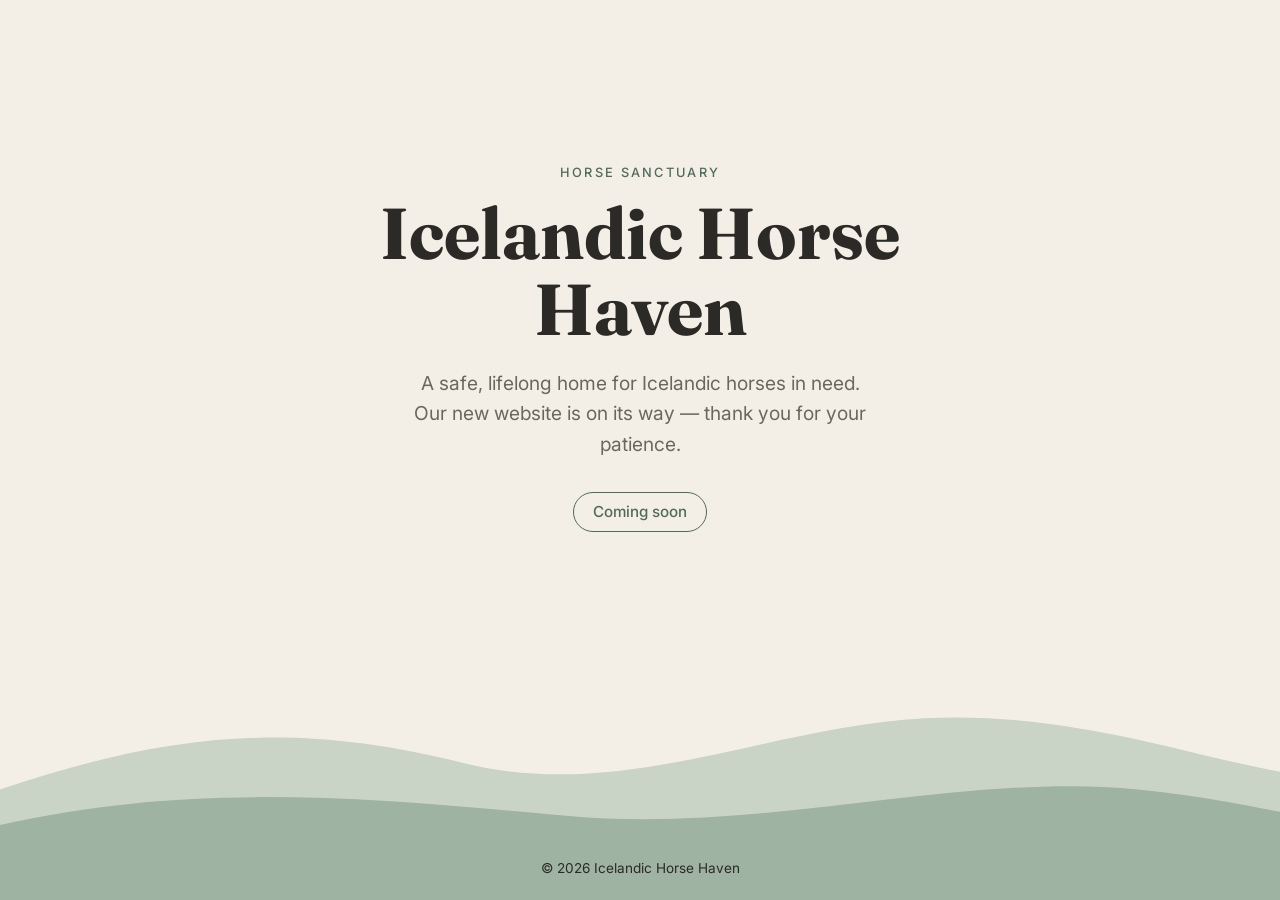
==== index.html @ 0a4548ab "Update description and eyebrow text in index.html" ====
<!DOCTYPE html>
<html lang="en">
<head>
  <meta charset="UTF-8">
  <meta name="viewport" content="width=device-width, initial-scale=1.0">
  <title>Icelandic Horse Haven</title>
  <meta name="description" content="Icelandic Horse Haven — a sanctuary for Icelandic horses. Our new website is coming soon.">
  <link rel="preconnect" href="https://fonts.googleapis.com">
  <link rel="preconnect" href="https://fonts.gstatic.com" crossorigin>
  <link href="https://fonts.googleapis.com/css2?family=Fraunces:opsz,wght@9..144,500;9..144,700&family=Inter:wght@400;500&display=swap" rel="stylesheet">
  <style>
    :root {
      --bg: #f4efe6;
      --ink: #2b2a26;
      --muted: #6b675d;
      --accent: #4f6b5a;
      --hill-back: #c9d3c6;
      --hill-front: #9fb3a2;
    }
    @media (prefers-color-scheme: dark) {
      :root {
        --bg: #1d211f;
        --ink: #ece7dc;
        --muted: #a9a597;
        --accent: #9cc2a8;
        --hill-back: #2c3631;
        --hill-front: #374740;
      }
    }
    * { box-sizing: border-box; margin: 0; padding: 0; }
    html, body { height: 100%; }
    body {
      background: var(--bg);
      color: var(--ink);
      font-family: "Inter", system-ui, sans-serif;
      display: flex;
      flex-direction: column;
      min-height: 100vh;
      overflow-x: hidden;
    }
    main {
      flex: 1;
      display: flex;
      flex-direction: column;
      align-items: center;
      justify-content: center;
      text-align: center;
      padding: 4rem 1.25rem 2rem;
      position: relative;
      z-index: 1;
    }
    .eyebrow {
      text-transform: uppercase;
      letter-spacing: 0.18em;
      font-size: 0.8rem;
      font-weight: 500;
      color: var(--accent);
      margin-bottom: 1rem;
    }
    h1 {
      font-family: "Fraunces", Georgia, serif;
      font-weight: 700;
      font-size: clamp(2.4rem, 7vw, 4.5rem);
      line-height: 1.05;
      max-width: 14ch;
    }
    p.lede {
      margin-top: 1.25rem;
      font-size: clamp(1rem, 2.4vw, 1.2rem);
      line-height: 1.6;
      color: var(--muted);
      max-width: 38ch;
    }
    .badge {
      display: inline-block;
      margin-top: 2rem;
      padding: 0.6rem 1.2rem;
      border: 1.5px solid var(--accent);
      border-radius: 999px;
      color: var(--accent);
      font-weight: 500;
      font-size: 0.95rem;
    }
    .hills {
      width: 100%;
      height: auto;
      display: block;
    }
    .hills .back { fill: var(--hill-back); }
    .hills .front { fill: var(--hill-front); }
    footer {
      background: var(--hill-front);
      color: var(--ink);
      text-align: center;
      font-size: 0.85rem;
      padding: 0 1rem 1.5rem;
      margin-top: -1px;
    }
  </style>
</head>
<body>
  <main>
    <div class="eyebrow">Horse Sanctuary</div>
    <h1>Icelandic Horse Haven</h1>
    <p class="lede">A safe, lifelong home for Icelandic horses in need. Our new website is on its way — thank you for your patience.</p>
    <span class="badge">Coming soon</span>
  </main>

  <svg class="hills" viewBox="0 0 1440 220" preserveAspectRatio="none" aria-hidden="true">
    <path class="back" d="M0,140 C180,80 320,60 520,110 C700,155 860,70 1040,60 C1200,52 1330,100 1440,120 L1440,220 L0,220 Z"/>
    <path class="front" d="M0,180 C220,130 420,150 640,170 C860,190 1080,120 1280,140 C1360,148 1410,160 1440,165 L1440,220 L0,220 Z"/>
  </svg>
  <footer>
    &copy; <span id="year">2026</span> Icelandic Horse Haven
  </footer>
  <script>document.getElementById('year').textContent = new Date().getFullYear();</script>
</body>
</html>
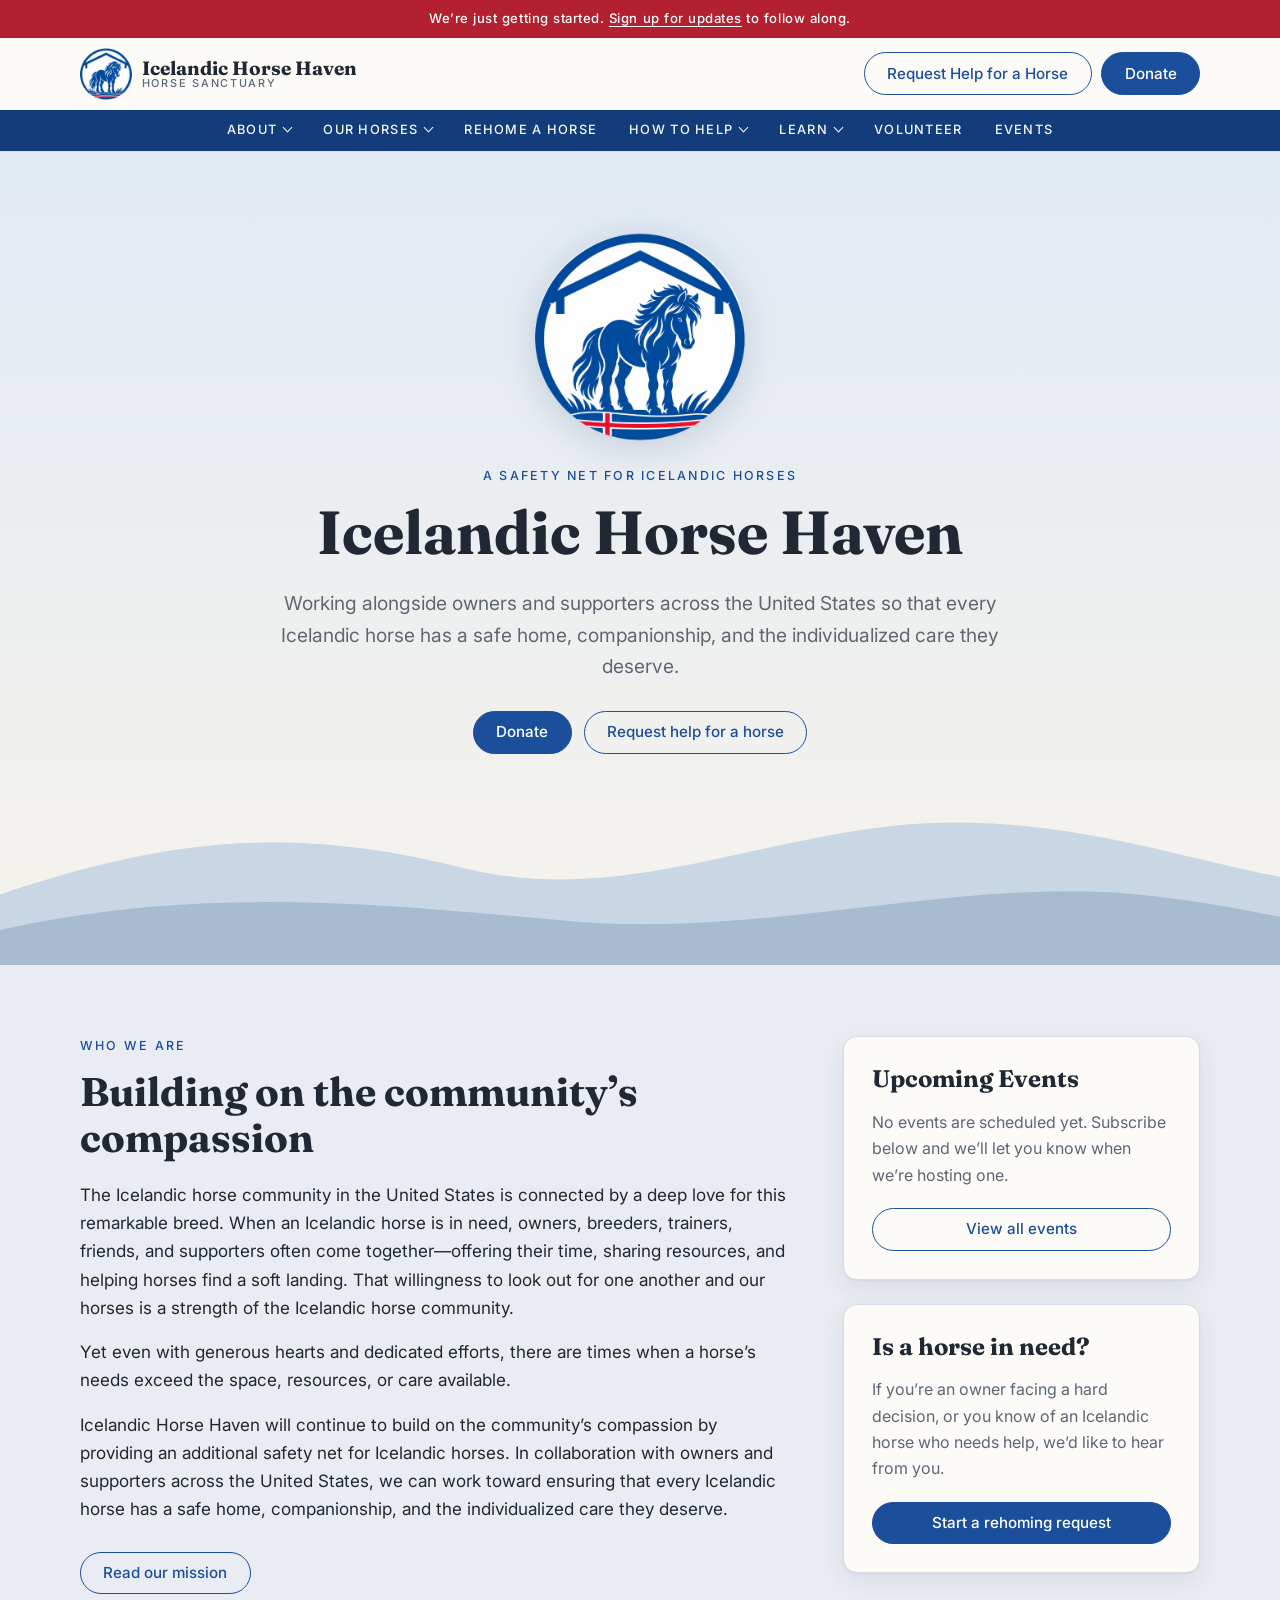
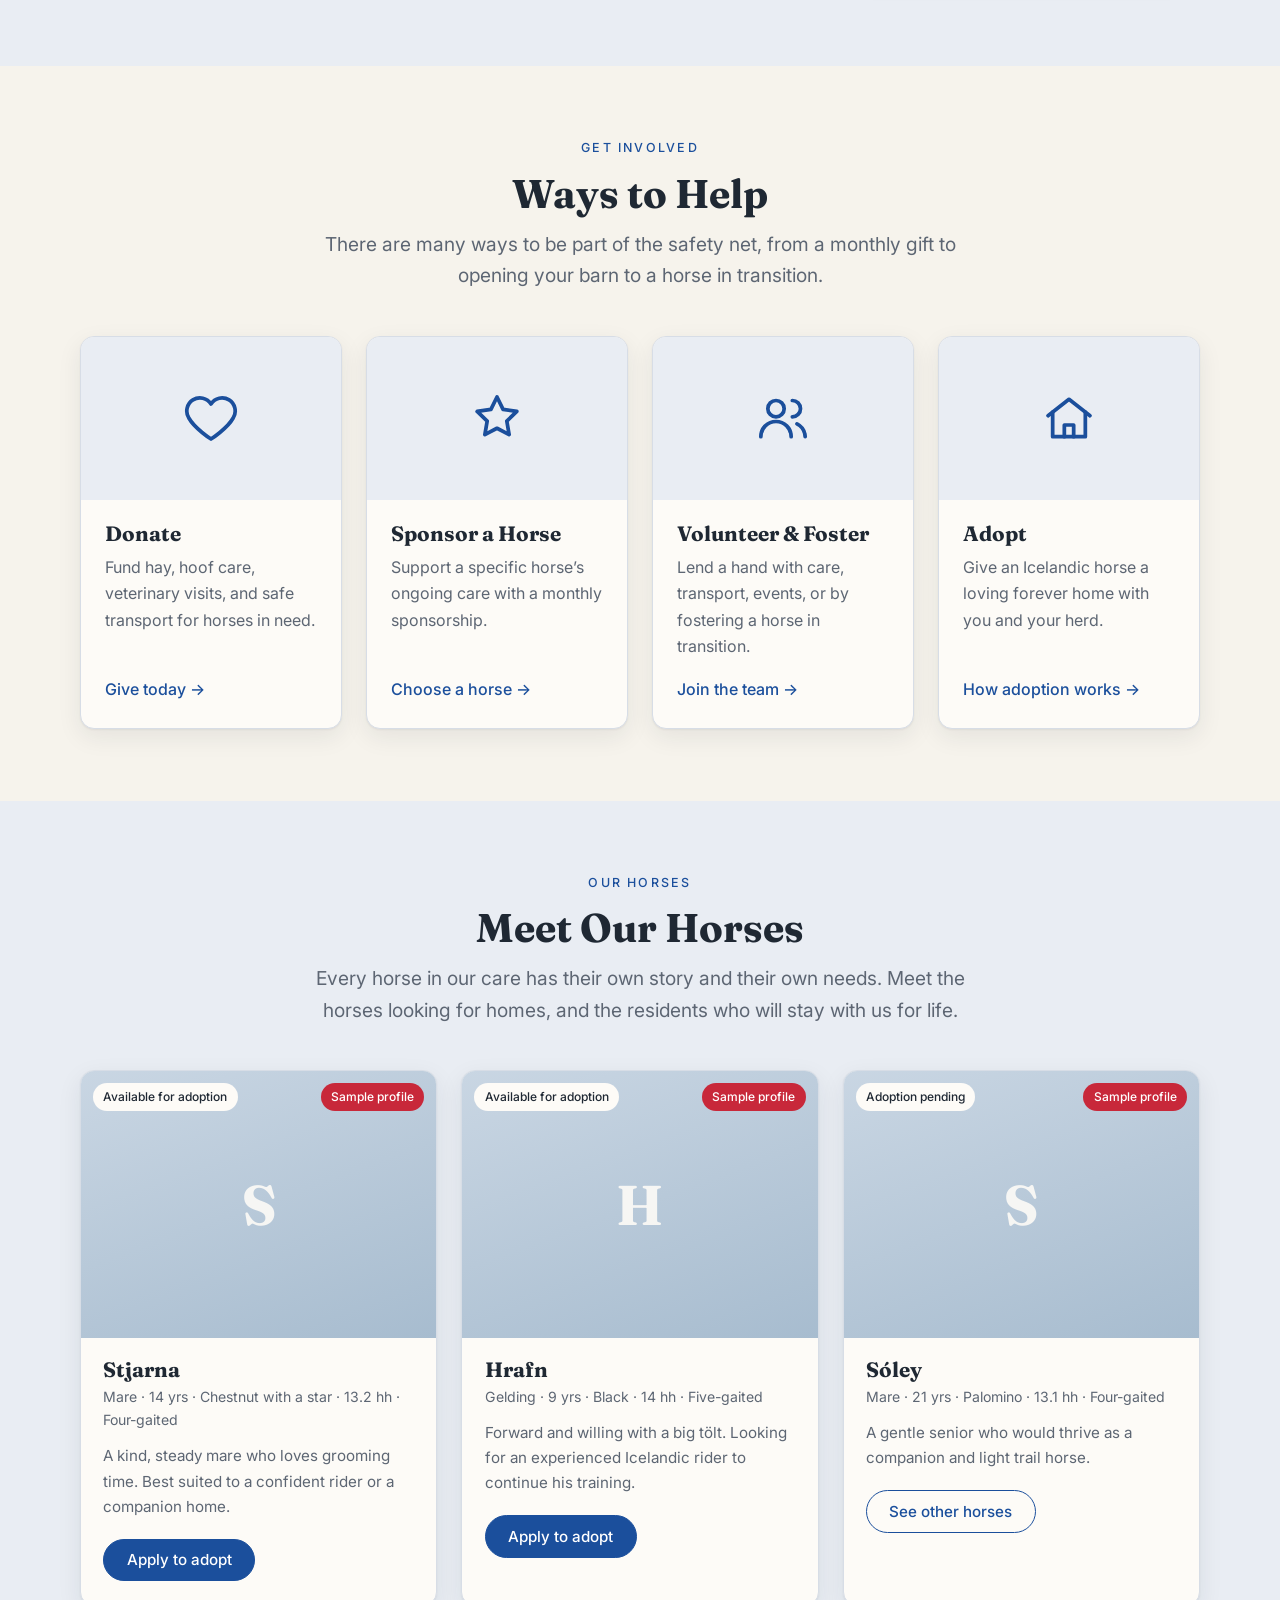
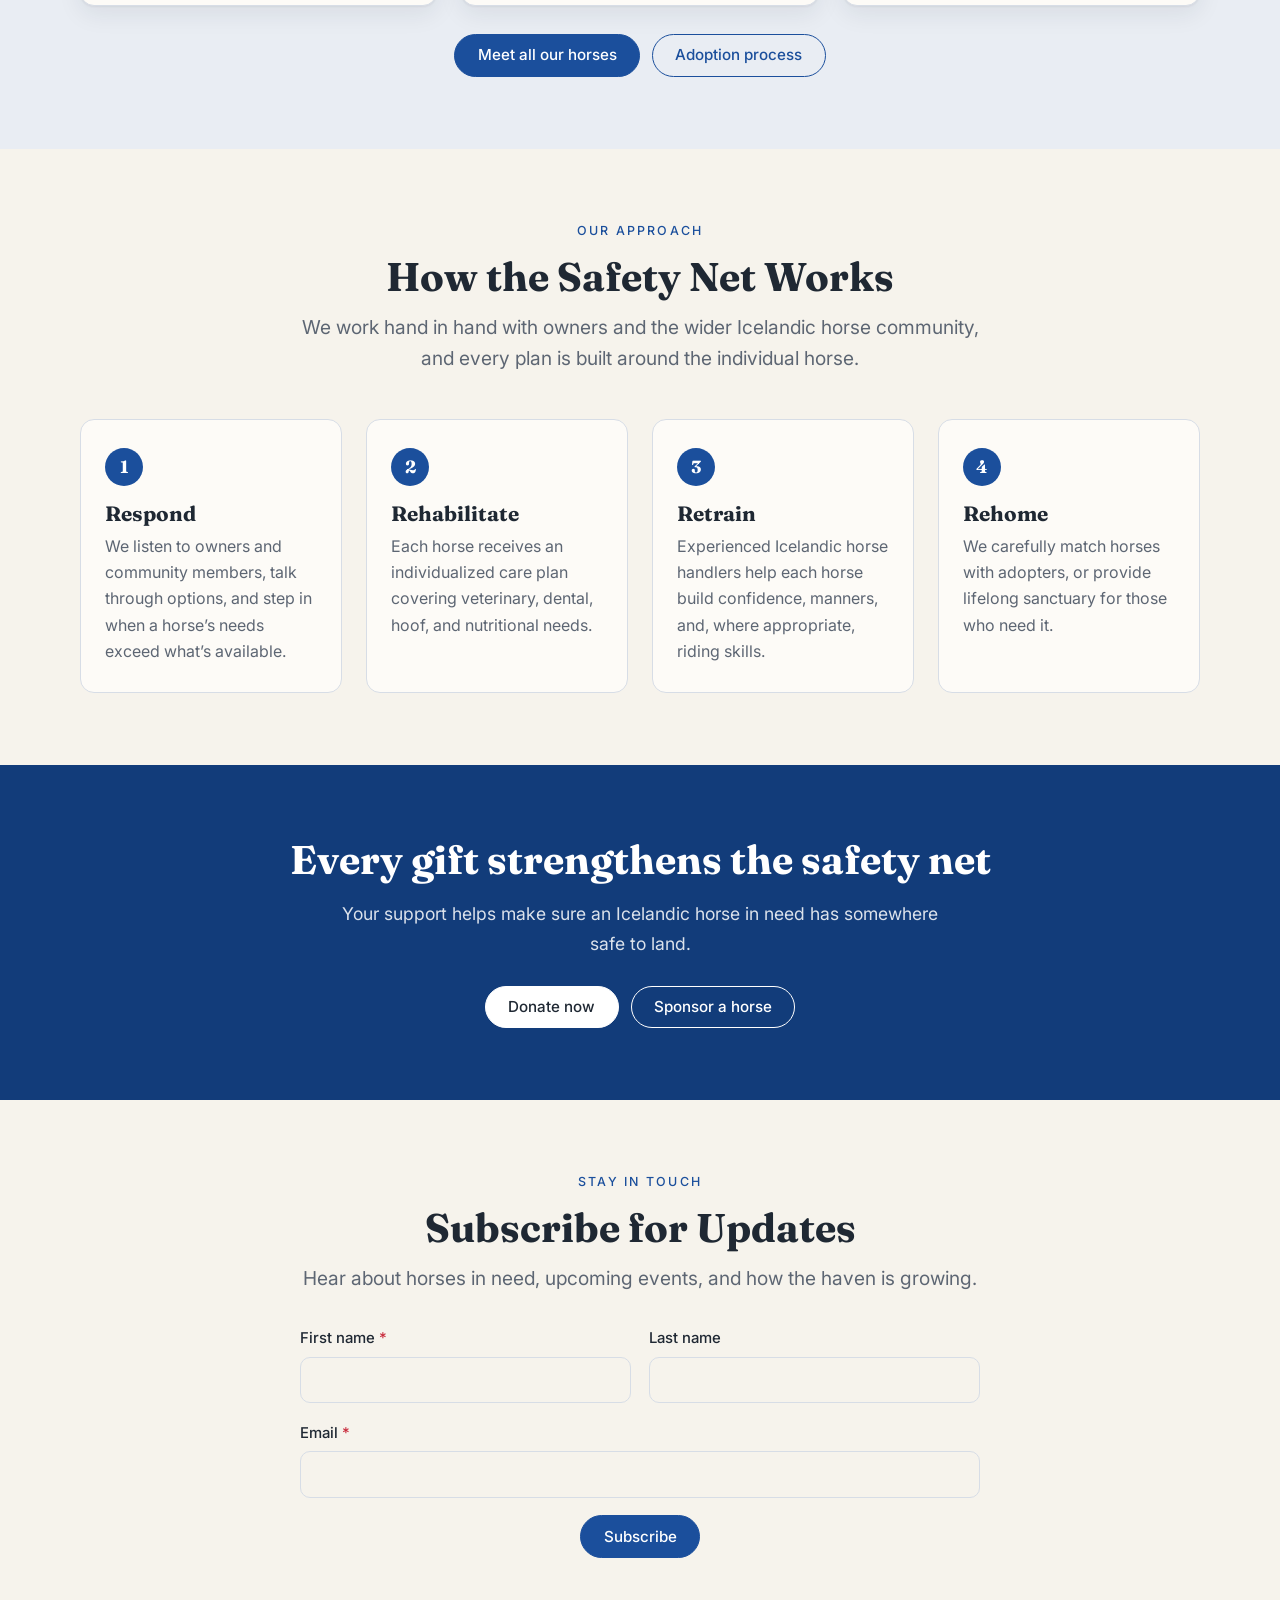
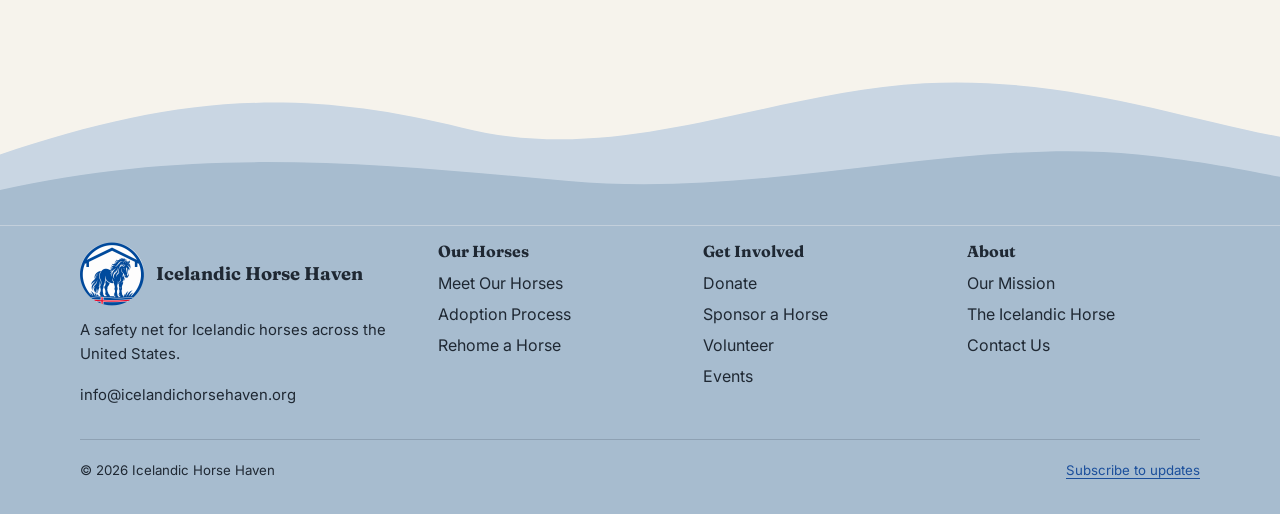
==== commit 7351c056: "Build out multi-page site modeled on Gentle Giants layout Replace the coming-soon page with a full s" ====
--- a/index.html
+++ b/index.html
@@ -4,115 +4,155 @@
   <meta charset="UTF-8">
   <meta name="viewport" content="width=device-width, initial-scale=1.0">
   <title>Icelandic Horse Haven</title>
-  <meta name="description" content="Icelandic Horse Haven — a sanctuary for Icelandic horses. Our new website is coming soon.">
+  <meta name="description" content="Icelandic Horse Haven provides a safety net for Icelandic horses across the United States, working with owners and supporters so every horse has a safe home, companionship, and individualized care.">
+  <link rel="icon" type="image/png" href="images/favicon.png">
+  <link rel="apple-touch-icon" href="images/apple-touch-icon.png">
+  <meta property="og:title" content="Icelandic Horse Haven">
+  <meta property="og:description" content="A safety net for Icelandic horses across the United States.">
+  <meta property="og:image" content="images/logo.png">
   <link rel="preconnect" href="https://fonts.googleapis.com">
   <link rel="preconnect" href="https://fonts.gstatic.com" crossorigin>
   <link href="https://fonts.googleapis.com/css2?family=Fraunces:opsz,wght@9..144,500;9..144,700&family=Inter:wght@400;500&display=swap" rel="stylesheet">
-  <style>
-    :root {
-      --bg: #f4efe6;
-      --ink: #2b2a26;
-      --muted: #6b675d;
-      --accent: #4f6b5a;
-      --hill-back: #c9d3c6;
-      --hill-front: #9fb3a2;
-    }
-    @media (prefers-color-scheme: dark) {
-      :root {
-        --bg: #1d211f;
-        --ink: #ece7dc;
-        --muted: #a9a597;
-        --accent: #9cc2a8;
-        --hill-back: #2c3631;
-        --hill-front: #374740;
-      }
-    }
-    * { box-sizing: border-box; margin: 0; padding: 0; }
-    html, body { height: 100%; }
-    body {
-      background: var(--bg);
-      color: var(--ink);
-      font-family: "Inter", system-ui, sans-serif;
-      display: flex;
-      flex-direction: column;
-      min-height: 100vh;
-      overflow-x: hidden;
-    }
-    main {
-      flex: 1;
-      display: flex;
-      flex-direction: column;
-      align-items: center;
-      justify-content: center;
-      text-align: center;
-      padding: 4rem 1.25rem 2rem;
-      position: relative;
-      z-index: 1;
-    }
-    .eyebrow {
-      text-transform: uppercase;
-      letter-spacing: 0.18em;
-      font-size: 0.8rem;
-      font-weight: 500;
-      color: var(--accent);
-      margin-bottom: 1rem;
-    }
-    h1 {
-      font-family: "Fraunces", Georgia, serif;
-      font-weight: 700;
-      font-size: clamp(2.4rem, 7vw, 4.5rem);
-      line-height: 1.05;
-      max-width: 14ch;
-    }
-    p.lede {
-      margin-top: 1.25rem;
-      font-size: clamp(1rem, 2.4vw, 1.2rem);
-      line-height: 1.6;
-      color: var(--muted);
-      max-width: 38ch;
-    }
-    .badge {
-      display: inline-block;
-      margin-top: 2rem;
-      padding: 0.6rem 1.2rem;
-      border: 1.5px solid var(--accent);
-      border-radius: 999px;
-      color: var(--accent);
-      font-weight: 500;
-      font-size: 0.95rem;
-    }
-    .hills {
-      width: 100%;
-      height: auto;
-      display: block;
-    }
-    .hills .back { fill: var(--hill-back); }
-    .hills .front { fill: var(--hill-front); }
-    footer {
-      background: var(--hill-front);
-      color: var(--ink);
-      text-align: center;
-      font-size: 0.85rem;
-      padding: 0 1rem 1.5rem;
-      margin-top: -1px;
-    }
-  </style>
+  <link rel="stylesheet" href="css/styles.css">
 </head>
 <body>
-  <main>
-    <div class="eyebrow">Horse Sanctuary</div>
-    <h1>Icelandic Horse Haven</h1>
-    <p class="lede">A safe, lifelong home for Icelandic horses in need. Our new website is on its way — thank you for your patience.</p>
-    <span class="badge">Coming soon</span>
+  <div id="site-header"></div>
+
+  <main id="main">
+    <section class="hero" id="welcome">
+      <div class="container hero-inner">
+        <img class="hero-logo" src="images/logo-emblem.png" alt="Icelandic Horse Haven logo" width="210" height="210">
+        <div class="eyebrow">A safety net for Icelandic horses</div>
+        <h1>Icelandic Horse Haven</h1>
+        <p class="lede">Working alongside owners and supporters across the United States so that every Icelandic horse has a safe home, companionship, and the individualized care they deserve.</p>
+        <div class="btn-row">
+          <a class="btn" href="donate.html">Donate</a>
+          <a class="btn btn-outline" href="rehoming.html">Request help for a horse</a>
+        </div>
+      </div>
+      <svg class="hills" viewBox="0 0 1440 220" preserveAspectRatio="none" aria-hidden="true">
+        <path class="back" d="M0,140 C180,80 320,60 520,110 C700,155 860,70 1040,60 C1200,52 1330,100 1440,120 L1440,220 L0,220 Z"/>
+        <path class="front" d="M0,180 C220,130 420,150 640,170 C860,190 1080,120 1280,140 C1360,148 1410,160 1440,165 L1440,220 L0,220 Z"/>
+      </svg>
+    </section>
+
+    <section class="section section-band" id="who-we-are" style="margin-top:-1px">
+      <div class="container split">
+        <div class="prose">
+          <div class="eyebrow">Who we are</div>
+          <h2>Building on the community’s compassion</h2>
+          <p>The Icelandic horse community in the United States is connected by a deep love for this remarkable breed. When an Icelandic horse is in need, owners, breeders, trainers, friends, and supporters often come together—offering their time, sharing resources, and helping horses find a soft landing. That willingness to look out for one another and our horses is a strength of the Icelandic horse community.</p>
+          <p>Yet even with generous hearts and dedicated efforts, there are times when a horse’s needs exceed the space, resources, or care available.</p>
+          <p>Icelandic Horse Haven will continue to build on the community’s compassion by providing an additional safety net for Icelandic horses. In collaboration with owners and supporters across the United States, we can work toward ensuring that every Icelandic horse has a safe home, companionship, and the individualized care they deserve.</p>
+          <div class="btn-row">
+            <a class="btn btn-outline" href="about.html">Read our mission</a>
+          </div>
+        </div>
+
+        <aside class="grid" style="grid-template-columns:1fr">
+          <div class="card sidebar-card">
+            <h3>Upcoming Events</h3>
+            <div class="mt-1" data-events data-limit="3" data-empty="No events are scheduled yet. Subscribe below and we’ll let you know when we’re hosting one."></div>
+            <a class="btn btn-outline" href="events.html">View all events</a>
+          </div>
+          <div class="card sidebar-card">
+            <h3>Is a horse in need?</h3>
+            <p class="mt-1">If you’re an owner facing a hard decision, or you know of an Icelandic horse who needs help, we’d like to hear from you.</p>
+            <a class="btn" href="rehoming.html">Start a rehoming request</a>
+          </div>
+        </aside>
+      </div>
+    </section>
+
+    <section class="section" id="ways-to-help">
+      <div class="container">
+        <div class="section-head">
+          <div class="eyebrow">Get involved</div>
+          <h2>Ways to Help</h2>
+          <p class="lede">There are many ways to be part of the safety net, from a monthly gift to opening your barn to a horse in transition.</p>
+        </div>
+        <div class="grid grid-4">
+          <a class="card help-card" href="donate.html">
+            <div class="art"><svg viewBox="0 0 24 24" fill="none" stroke="currentColor" stroke-width="1.6" stroke-linecap="round" stroke-linejoin="round" aria-hidden="true"><path d="M12 21s-7-4.5-9.5-9A5.5 5.5 0 0 1 12 6a5.5 5.5 0 0 1 9.5 6c-2.5 4.5-9.5 9-9.5 9z"/></svg></div>
+            <div class="body"><h3>Donate</h3><p>Fund hay, hoof care, veterinary visits, and safe transport for horses in need.</p><span class="more">Give today →</span></div>
+          </a>
+          <a class="card help-card" href="sponsor.html">
+            <div class="art"><svg viewBox="0 0 24 24" fill="none" stroke="currentColor" stroke-width="1.6" stroke-linecap="round" stroke-linejoin="round" aria-hidden="true"><path d="M12 3l2.6 5.3 5.9.9-4.3 4.1 1 5.8L12 16.4 6.8 19.1l1-5.8L3.5 9.2l5.9-.9z"/></svg></div>
+            <div class="body"><h3>Sponsor a Horse</h3><p>Support a specific horse’s ongoing care with a monthly sponsorship.</p><span class="more">Choose a horse →</span></div>
+          </a>
+          <a class="card help-card" href="volunteer.html">
+            <div class="art"><svg viewBox="0 0 24 24" fill="none" stroke="currentColor" stroke-width="1.6" stroke-linecap="round" stroke-linejoin="round" aria-hidden="true"><circle cx="9" cy="8" r="3.5"/><path d="M2.5 20a6.5 6.5 0 0 1 13 0"/><path d="M16 4.5a3.5 3.5 0 0 1 0 7M18 14.5a6.5 6.5 0 0 1 3.5 5.5"/></svg></div>
+            <div class="body"><h3>Volunteer &amp; Foster</h3><p>Lend a hand with care, transport, events, or by fostering a horse in transition.</p><span class="more">Join the team →</span></div>
+          </a>
+          <a class="card help-card" href="adopt.html">
+            <div class="art"><svg viewBox="0 0 24 24" fill="none" stroke="currentColor" stroke-width="1.6" stroke-linecap="round" stroke-linejoin="round" aria-hidden="true"><path d="M3 11l9-7 9 7"/><path d="M5 9.5V20h14V9.5"/><path d="M10 20v-5h4v5"/></svg></div>
+            <div class="body"><h3>Adopt</h3><p>Give an Icelandic horse a loving forever home with you and your herd.</p><span class="more">How adoption works →</span></div>
+          </a>
+        </div>
+      </div>
+    </section>
+
+    <section class="section section-band" id="meet-our-horses">
+      <div class="container">
+        <div class="section-head">
+          <div class="eyebrow">Our horses</div>
+          <h2>Meet Our Horses</h2>
+          <p class="lede">Every horse in our care has their own story and their own needs. Meet the horses looking for homes, and the residents who will stay with us for life.</p>
+        </div>
+        <div class="grid grid-3" data-horses="available,pending,resident" data-limit="3"></div>
+        <div class="btn-row" style="justify-content:center">
+          <a class="btn" href="horses.html">Meet all our horses</a>
+          <a class="btn btn-outline" href="adopt.html">Adoption process</a>
+        </div>
+      </div>
+    </section>
+
+    <section class="section" id="our-approach">
+      <div class="container">
+        <div class="section-head">
+          <div class="eyebrow">Our approach</div>
+          <h2>How the Safety Net Works</h2>
+          <p class="lede">We work hand in hand with owners and the wider Icelandic horse community, and every plan is built around the individual horse.</p>
+        </div>
+        <ol class="steps">
+          <li><h3>Respond</h3><p>We listen to owners and community members, talk through options, and step in when a horse’s needs exceed what’s available.</p></li>
+          <li><h3>Rehabilitate</h3><p>Each horse receives an individualized care plan covering veterinary, dental, hoof, and nutritional needs.</p></li>
+          <li><h3>Retrain</h3><p>Experienced Icelandic horse handlers help each horse build confidence, manners, and, where appropriate, riding skills.</p></li>
+          <li><h3>Rehome</h3><p>We carefully match horses with adopters, or provide lifelong sanctuary for those who need it.</p></li>
+        </ol>
+      </div>
+    </section>
+
+    <section class="cta-band" id="donate">
+      <div class="container">
+        <h2>Every gift strengthens the safety net</h2>
+        <p>Your support helps make sure an Icelandic horse in need has somewhere safe to land.</p>
+        <div class="btn-row">
+          <a class="btn" href="donate.html">Donate now</a>
+          <a class="btn btn-outline" href="sponsor.html">Sponsor a horse</a>
+        </div>
+      </div>
+    </section>
+
+    <section class="section" id="subscribe">
+      <div class="container newsletter">
+        <div class="eyebrow">Stay in touch</div>
+        <h2>Subscribe for Updates</h2>
+        <p class="lede" style="margin:0.75rem auto 0">Hear about horses in need, upcoming events, and how the haven is growing.</p>
+        <form class="form" data-form="Newsletter signup">
+          <div class="form-row">
+            <div class="field"><label for="nl-first">First name <span class="req">*</span></label><input id="nl-first" name="first" type="text" autocomplete="given-name" required></div>
+            <div class="field"><label for="nl-last">Last name</label><input id="nl-last" name="last" type="text" autocomplete="family-name"></div>
+          </div>
+          <div class="field"><label for="nl-email">Email <span class="req">*</span></label><input id="nl-email" name="email" type="email" autocomplete="email" required></div>
+          <button class="btn" type="submit">Subscribe</button>
+        </form>
+      </div>
+    </section>
   </main>
 
-  <svg class="hills" viewBox="0 0 1440 220" preserveAspectRatio="none" aria-hidden="true">
-    <path class="back" d="M0,140 C180,80 320,60 520,110 C700,155 860,70 1040,60 C1200,52 1330,100 1440,120 L1440,220 L0,220 Z"/>
-    <path class="front" d="M0,180 C220,130 420,150 640,170 C860,190 1080,120 1280,140 C1360,148 1410,160 1440,165 L1440,220 L0,220 Z"/>
-  </svg>
-  <footer>
-    &copy; <span id="year">2026</span> Icelandic Horse Haven
-  </footer>
-  <script>document.getElementById('year').textContent = new Date().getFullYear();</script>
+  <div id="site-footer"></div>
+  <script src="js/data.js"></script>
+  <script src="js/site.js"></script>
 </body>
 </html>
--- a/css/styles.css
+++ b/css/styles.css
@@ -0,0 +1,705 @@
+/* Icelandic Horse Haven — shared styles */
+
+:root {
+  --bg: #f6f3ec;
+  --surface: #fdfbf7;
+  --band: #e9edf3;
+  --ink: #1f2833;
+  --muted: #5d6673;
+  --line: #d7dde6;
+  --accent: #1b4f9c;
+  --accent-strong: #123c7a;
+  --accent-ink: #ffffff;
+  --warm: #c8283a;
+  --hill-back: #c9d6e3;
+  --hill-front: #a7bccf;
+  --sky-top: #e2eaf4;
+  --nav-bg: #123c7a;
+  --nav-ink: #f3f6fb;
+  --shadow: 0 1px 2px rgba(31, 40, 51, 0.06), 0 8px 24px rgba(31, 40, 51, 0.08);
+  --radius: 14px;
+  --max: 1160px;
+  --serif: "Fraunces", Georgia, serif;
+  --sans: "Inter", system-ui, -apple-system, "Segoe UI", sans-serif;
+}
+
+@media (prefers-color-scheme: dark) {
+  :root {
+    --bg: #151a21;
+    --surface: #1e252e;
+    --band: #19202a;
+    --ink: #e8ecf2;
+    --muted: #a3acb9;
+    --line: #2f3946;
+    --accent: #8db4ec;
+    --accent-strong: #b5cff4;
+    --accent-ink: #10192a;
+    --warm: #f08893;
+    --hill-back: #253244;
+    --hill-front: #2e3f55;
+    --sky-top: #10141a;
+    --nav-bg: #0e1a2e;
+    --nav-ink: #e8ecf2;
+    --shadow: 0 1px 2px rgba(0, 0, 0, 0.3), 0 8px 24px rgba(0, 0, 0, 0.3);
+  }
+}
+
+* { box-sizing: border-box; margin: 0; padding: 0; }
+
+html { scroll-behavior: smooth; }
+
+body {
+  background: var(--bg);
+  color: var(--ink);
+  font-family: var(--sans);
+  font-size: 1rem;
+  line-height: 1.65;
+  min-height: 100vh;
+  display: flex;
+  flex-direction: column;
+  overflow-x: hidden;
+}
+
+main { flex: 1; }
+
+img { max-width: 100%; display: block; }
+
+a { color: var(--accent); text-underline-offset: 3px; }
+a:hover { color: var(--accent-strong); }
+
+h1, h2, h3, h4 {
+  font-family: var(--serif);
+  font-weight: 700;
+  line-height: 1.15;
+  color: var(--ink);
+}
+h1 { font-size: clamp(2.2rem, 6vw, 3.8rem); }
+h2 { font-size: clamp(1.7rem, 4vw, 2.5rem); }
+h3 { font-size: 1.3rem; }
+
+p + p { margin-top: 1rem; }
+
+:focus-visible {
+  outline: 3px solid var(--accent);
+  outline-offset: 2px;
+  border-radius: 4px;
+}
+
+.skip-link {
+  position: absolute;
+  left: -999px;
+  top: 0.5rem;
+  background: var(--surface);
+  padding: 0.5rem 1rem;
+  z-index: 100;
+}
+.skip-link:focus { left: 0.5rem; }
+
+.container {
+  width: 100%;
+  max-width: var(--max);
+  margin: 0 auto;
+  padding: 0 1.25rem;
+}
+.narrow { max-width: 760px; }
+
+.eyebrow {
+  text-transform: uppercase;
+  letter-spacing: 0.18em;
+  font-size: 0.78rem;
+  font-weight: 500;
+  color: var(--accent);
+  margin-bottom: 0.75rem;
+}
+
+.lede {
+  font-size: clamp(1.05rem, 2.2vw, 1.2rem);
+  color: var(--muted);
+  max-width: 60ch;
+}
+
+/* ---------- Buttons ---------- */
+
+.btn {
+  display: inline-flex;
+  align-items: center;
+  justify-content: center;
+  gap: 0.4rem;
+  padding: 0.7rem 1.4rem;
+  border-radius: 999px;
+  border: 1.5px solid var(--accent);
+  background: var(--accent);
+  color: var(--accent-ink);
+  font: 500 0.95rem/1.2 var(--sans);
+  text-decoration: none;
+  cursor: pointer;
+  transition: background 0.15s, color 0.15s, border-color 0.15s;
+}
+.btn:hover { background: var(--accent-strong); border-color: var(--accent-strong); color: var(--accent-ink); }
+.btn-outline { background: transparent; color: var(--accent); }
+.btn-outline:hover { background: var(--accent); color: var(--accent-ink); }
+.btn-warm { background: var(--warm); border-color: var(--warm); color: #fff; }
+.btn-warm:hover { background: var(--ink); border-color: var(--ink); color: var(--bg); }
+.btn-row { display: flex; flex-wrap: wrap; gap: 0.75rem; margin-top: 1.75rem; }
+
+/* ---------- Announcement bar ---------- */
+
+.announce {
+  background: #b3202f;
+  color: #fff;
+  text-align: center;
+  font-size: 0.82rem;
+  font-weight: 500;
+  letter-spacing: 0.04em;
+  padding: 0.5rem 1rem;
+}
+.announce a { color: #fff; }
+
+/* ---------- Header & navigation ---------- */
+
+.site-header {
+  background: var(--surface);
+  border-bottom: 1px solid var(--line);
+  position: sticky;
+  top: 0;
+  z-index: 50;
+}
+.header-inner {
+  display: flex;
+  align-items: center;
+  justify-content: space-between;
+  gap: 1rem;
+  min-height: 72px;
+}
+.brand {
+  display: flex;
+  align-items: center;
+  gap: 0.6rem;
+  text-decoration: none;
+  color: var(--ink);
+}
+.brand img { width: 52px; height: 52px; flex: none; }
+.brand-name {
+  font-family: var(--serif);
+  font-weight: 700;
+  font-size: 1.2rem;
+  line-height: 1.05;
+}
+.brand-name small {
+  display: block;
+  font-family: var(--sans);
+  font-weight: 500;
+  font-size: 0.68rem;
+  letter-spacing: 0.16em;
+  text-transform: uppercase;
+  color: var(--muted);
+}
+
+.header-actions { display: flex; align-items: center; gap: 0.6rem; }
+
+.nav-toggle {
+  display: none;
+  background: none;
+  border: 1.5px solid var(--line);
+  border-radius: 10px;
+  width: 44px;
+  height: 44px;
+  cursor: pointer;
+  color: var(--ink);
+}
+.nav-toggle svg { width: 22px; height: 22px; }
+
+.main-nav { background: var(--nav-bg); }
+.main-nav > .container > ul {
+  list-style: none;
+  display: flex;
+  flex-wrap: wrap;
+  justify-content: center;
+}
+.main-nav li { position: relative; }
+.main-nav a,
+.main-nav .sub-toggle {
+  display: block;
+  padding: 0.8rem 1rem;
+  color: var(--nav-ink);
+  text-decoration: none;
+  text-transform: uppercase;
+  letter-spacing: 0.1em;
+  font: 500 0.8rem/1.2 var(--sans);
+  background: none;
+  border: 0;
+  cursor: pointer;
+}
+.main-nav a:hover,
+.main-nav .sub-toggle:hover,
+.main-nav [aria-current="page"] { color: #fff; text-decoration: underline; text-underline-offset: 6px; }
+.sub-toggle::after {
+  content: "";
+  display: inline-block;
+  width: 6px;
+  height: 6px;
+  margin-left: 0.45rem;
+  border-right: 1.5px solid currentColor;
+  border-bottom: 1.5px solid currentColor;
+  transform: translateY(-3px) rotate(45deg);
+}
+.submenu {
+  list-style: none;
+  display: none;
+  position: absolute;
+  left: 0;
+  top: 100%;
+  min-width: 230px;
+  background: var(--surface);
+  border: 1px solid var(--line);
+  border-radius: 0 0 10px 10px;
+  box-shadow: var(--shadow);
+  padding: 0.4rem 0;
+}
+.submenu a {
+  color: var(--ink);
+  text-transform: none;
+  letter-spacing: 0;
+  font-size: 0.95rem;
+  padding: 0.55rem 1.1rem;
+}
+.submenu a:hover,
+.submenu [aria-current="page"] { color: var(--accent); background: var(--band); text-decoration: none; }
+
+@media (hover: hover) and (min-width: 901px) {
+  .has-sub:hover > .submenu { display: block; }
+}
+.has-sub:focus-within > .submenu,
+.has-sub.open > .submenu { display: block; }
+
+@media (max-width: 900px) {
+  .nav-toggle { display: inline-flex; align-items: center; justify-content: center; }
+  .header-actions .btn-outline { display: none; }
+  .main-nav { display: none; }
+  .main-nav.open { display: block; }
+  .main-nav > .container > ul { flex-direction: column; padding: 0.5rem 0 1rem; }
+  .main-nav a, .main-nav .sub-toggle { width: 100%; text-align: left; padding: 0.85rem 0.25rem; }
+  .submenu {
+    position: static;
+    display: none;
+    background: transparent;
+    border: 0;
+    box-shadow: none;
+    padding: 0 0 0.5rem 1rem;
+  }
+  .submenu a { color: var(--nav-ink); }
+  .submenu a:hover, .submenu [aria-current="page"] { background: transparent; color: #fff; text-decoration: underline; }
+  .has-sub:focus-within > .submenu { display: none; }
+  .has-sub.open > .submenu { display: block; }
+}
+
+@media (max-width: 420px) {
+  .brand-name small { display: none; }
+  .brand-name { font-size: 1.05rem; }
+}
+
+/* ---------- Hero ---------- */
+
+.hero {
+  position: relative;
+  background: linear-gradient(180deg, var(--sky-top) 0%, var(--bg) 100%);
+  overflow: hidden;
+}
+.hero-inner {
+  position: relative;
+  z-index: 1;
+  padding: 5rem 1.25rem 2rem;
+  text-align: center;
+  display: flex;
+  flex-direction: column;
+  align-items: center;
+}
+.hero-logo {
+  width: clamp(140px, 24vw, 210px);
+  height: auto;
+  margin-bottom: 1.5rem;
+  filter: drop-shadow(0 6px 18px rgba(18, 60, 122, 0.18));
+}
+.hero h1 { max-width: 16ch; }
+.hero .lede { margin: 1.25rem auto 0; }
+.hero .btn-row { justify-content: center; }
+.hills { width: 100%; height: auto; display: block; margin-top: -1rem; }
+.hills .back { fill: var(--hill-back); }
+.hills .front { fill: var(--hill-front); }
+
+.page-hero {
+  background: linear-gradient(180deg, var(--sky-top) 0%, var(--bg) 100%);
+  padding: 4rem 0 2.5rem;
+  border-bottom: 1px solid var(--line);
+}
+.page-hero h1 { max-width: 20ch; }
+.page-hero .lede { margin-top: 1rem; }
+
+/* ---------- Sections ---------- */
+
+.section { padding: 4.5rem 0; }
+.section-band { background: var(--band); }
+.section-head { text-align: center; max-width: 680px; margin: 0 auto 2.75rem; }
+.section-head .lede { margin: 0.75rem auto 0; }
+
+.split {
+  display: grid;
+  grid-template-columns: minmax(0, 2fr) minmax(0, 1fr);
+  gap: 3rem;
+  align-items: start;
+}
+.split-even { grid-template-columns: 1fr 1fr; align-items: center; }
+@media (max-width: 860px) {
+  .split, .split-even { grid-template-columns: 1fr; gap: 2rem; }
+}
+
+.prose { font-size: 1.07rem; }
+.prose h2 { margin-bottom: 1.25rem; }
+.prose h3 { margin: 2rem 0 0.6rem; }
+.prose ul, .prose ol { padding-left: 1.3rem; margin-top: 0.75rem; }
+.prose li + li { margin-top: 0.4rem; }
+.prose p + ul, .prose ul + p { margin-top: 1rem; }
+
+.pull {
+  font-family: var(--serif);
+  font-size: clamp(1.25rem, 2.6vw, 1.55rem);
+  line-height: 1.4;
+  color: var(--accent);
+  border-left: 3px solid var(--accent);
+  padding-left: 1.25rem;
+  margin: 2rem 0;
+}
+
+/* ---------- Cards ---------- */
+
+.card {
+  background: var(--surface);
+  border: 1px solid var(--line);
+  border-radius: var(--radius);
+  padding: 1.75rem;
+  box-shadow: var(--shadow);
+}
+.card h3 { margin-bottom: 0.5rem; }
+.card p { color: var(--muted); }
+
+.grid {
+  display: grid;
+  gap: 1.5rem;
+  grid-template-columns: repeat(auto-fill, minmax(min(100%, 240px), 1fr));
+}
+.grid-3 { grid-template-columns: repeat(auto-fill, minmax(min(100%, 300px), 1fr)); }
+.grid-4 { grid-template-columns: repeat(4, minmax(0, 1fr)); }
+@media (max-width: 960px) { .grid-4 { grid-template-columns: repeat(2, minmax(0, 1fr)); } }
+@media (max-width: 520px) { .grid-4 { grid-template-columns: 1fr; } }
+
+.help-card {
+  display: flex;
+  flex-direction: column;
+  text-decoration: none;
+  color: var(--ink);
+  overflow: hidden;
+  padding: 0;
+  transition: transform 0.15s, box-shadow 0.15s;
+}
+.help-card:hover { transform: translateY(-3px); color: var(--ink); }
+.help-card .art {
+  aspect-ratio: 16 / 10;
+  display: grid;
+  place-items: center;
+  background: var(--band);
+  color: var(--accent);
+}
+.help-card .art svg { width: 56px; height: 56px; }
+.help-card .body { padding: 1.4rem 1.5rem 1.6rem; flex: 1; display: flex; flex-direction: column; }
+.help-card .more { margin-top: auto; padding-top: 1rem; color: var(--accent); font-weight: 500; }
+
+.sidebar-card h3 { font-size: 1.5rem; }
+.sidebar-card .btn { margin-top: 1.25rem; width: 100%; }
+
+/* ---------- Steps ---------- */
+
+.steps {
+  list-style: none;
+  display: grid;
+  gap: 1.5rem;
+  grid-template-columns: repeat(auto-fit, minmax(min(100%, 220px), 1fr));
+  counter-reset: step;
+}
+.steps li {
+  counter-increment: step;
+  background: var(--surface);
+  border: 1px solid var(--line);
+  border-radius: var(--radius);
+  padding: 1.75rem 1.5rem;
+}
+.steps li::before {
+  content: counter(step);
+  display: grid;
+  place-items: center;
+  width: 2.4rem;
+  height: 2.4rem;
+  border-radius: 50%;
+  background: var(--accent);
+  color: var(--accent-ink);
+  font: 700 1.1rem/1 var(--serif);
+  margin-bottom: 1rem;
+}
+.steps h3 { margin-bottom: 0.4rem; }
+.steps p { color: var(--muted); }
+
+/* ---------- Stats ---------- */
+
+.stats {
+  display: grid;
+  grid-template-columns: repeat(auto-fit, minmax(min(100%, 180px), 1fr));
+  gap: 1rem;
+  margin-top: 2rem;
+}
+.stat { text-align: center; padding: 1.25rem; border-top: 3px solid var(--accent); background: var(--surface); border-radius: 0 0 var(--radius) var(--radius); }
+.stat strong { display: block; font: 700 1.6rem/1.2 var(--serif); color: var(--accent); }
+.stat span { font-size: 0.9rem; color: var(--muted); }
+
+/* ---------- Horses ---------- */
+
+.filter-bar {
+  display: flex;
+  flex-wrap: wrap;
+  justify-content: center;
+  gap: 0.5rem;
+  margin-bottom: 2rem;
+}
+.filter-bar button {
+  border: 1.5px solid var(--line);
+  background: var(--surface);
+  color: var(--ink);
+  border-radius: 999px;
+  padding: 0.5rem 1.1rem;
+  font: 500 0.9rem/1.2 var(--sans);
+  cursor: pointer;
+}
+.filter-bar button[aria-pressed="true"] { background: var(--accent); border-color: var(--accent); color: var(--accent-ink); }
+
+.horse-card { padding: 0; overflow: hidden; display: flex; flex-direction: column; }
+.horse-photo {
+  aspect-ratio: 4 / 3;
+  background: linear-gradient(160deg, var(--hill-back), var(--hill-front));
+  display: grid;
+  place-items: center;
+  position: relative;
+}
+.horse-photo img { width: 100%; height: 100%; object-fit: cover; }
+.horse-photo .initial { font: 700 3.5rem/1 var(--serif); color: var(--surface); opacity: 0.9; }
+.horse-photo .tag {
+  position: absolute;
+  top: 0.75rem;
+  left: 0.75rem;
+  background: var(--surface);
+  color: var(--ink);
+  font-size: 0.75rem;
+  font-weight: 500;
+  padding: 0.25rem 0.65rem;
+  border-radius: 999px;
+}
+.horse-photo .tag.sample { left: auto; right: 0.75rem; background: var(--warm); color: #fff; }
+.horse-card .body { padding: 1.25rem 1.4rem 1.5rem; display: flex; flex-direction: column; flex: 1; }
+.horse-card h3 { margin-bottom: 0.2rem; }
+.horse-meta { font-size: 0.88rem; color: var(--muted); margin-bottom: 0.75rem; }
+.horse-card p { color: var(--muted); font-size: 0.95rem; }
+.horse-card .btn { margin-top: auto; align-self: flex-start; }
+.horse-card .body p + .btn { margin-top: 1.25rem; }
+
+.empty-state {
+  text-align: center;
+  padding: 3rem 1.5rem;
+  border: 1.5px dashed var(--line);
+  border-radius: var(--radius);
+  color: var(--muted);
+}
+
+/* ---------- Events ---------- */
+
+.event-list { list-style: none; display: grid; gap: 1rem; }
+.event {
+  display: grid;
+  grid-template-columns: 72px 1fr;
+  gap: 1rem;
+  align-items: start;
+}
+.event-date {
+  text-align: center;
+  background: var(--accent);
+  color: var(--accent-ink);
+  border-radius: 10px;
+  padding: 0.5rem 0.25rem;
+  line-height: 1.1;
+}
+.event-date .m { display: block; font-size: 0.72rem; text-transform: uppercase; letter-spacing: 0.12em; }
+.event-date .d { display: block; font: 700 1.6rem/1.1 var(--serif); }
+.event h3 { font-size: 1.1rem; margin-bottom: 0.15rem; }
+.event p { color: var(--muted); font-size: 0.93rem; }
+
+/* ---------- Forms ---------- */
+
+.form { display: grid; gap: 1.1rem; }
+.form-row { display: grid; gap: 1.1rem; grid-template-columns: repeat(auto-fit, minmax(min(100%, 220px), 1fr)); }
+.field { display: flex; flex-direction: column; gap: 0.35rem; }
+.field label, .field legend { font-weight: 500; font-size: 0.93rem; }
+.field .hint { font-size: 0.83rem; color: var(--muted); }
+.req { color: var(--warm); }
+input[type="text"], input[type="email"], input[type="tel"], input[type="number"], input[type="date"], select, textarea {
+  width: 100%;
+  font: 400 1rem/1.4 var(--sans);
+  color: var(--ink);
+  background: var(--bg);
+  border: 1.5px solid var(--line);
+  border-radius: 10px;
+  padding: 0.7rem 0.85rem;
+}
+textarea { min-height: 130px; resize: vertical; }
+input:focus, select:focus, textarea:focus { outline: none; border-color: var(--accent); box-shadow: 0 0 0 3px color-mix(in srgb, var(--accent) 25%, transparent); }
+fieldset { border: 0; }
+.checks { display: grid; gap: 0.5rem; margin-top: 0.35rem; }
+.checks label { display: flex; gap: 0.6rem; align-items: flex-start; font-weight: 400; }
+.checks input { margin-top: 0.3rem; accent-color: var(--accent); }
+
+.form-status {
+  display: none;
+  border-radius: 10px;
+  padding: 1rem 1.2rem;
+  background: var(--band);
+  border-left: 4px solid var(--accent);
+}
+.form-status.show { display: block; }
+.form-status p { margin: 0; }
+.form-status .btn { margin-top: 0.85rem; }
+
+.amounts { display: grid; grid-template-columns: repeat(auto-fit, minmax(90px, 1fr)); gap: 0.6rem; }
+.choice {
+  border: 1.5px solid var(--line);
+  background: var(--bg);
+  color: var(--ink);
+  border-radius: 10px;
+  padding: 0.85rem 0.5rem;
+  font: 700 1.1rem/1 var(--serif);
+  cursor: pointer;
+}
+.choice[aria-pressed="true"] { background: var(--accent); color: var(--accent-ink); border-color: var(--accent); }
+.segmented { display: inline-flex; border: 1.5px solid var(--line); border-radius: 999px; padding: 3px; background: var(--bg); }
+.segmented button {
+  border: 0;
+  background: transparent;
+  color: var(--ink);
+  padding: 0.5rem 1.2rem;
+  border-radius: 999px;
+  font: 500 0.92rem/1.2 var(--sans);
+  cursor: pointer;
+}
+.segmented button[aria-pressed="true"] { background: var(--accent); color: var(--accent-ink); }
+
+/* ---------- CTA band ---------- */
+
+.cta-band {
+  background: var(--accent-strong);
+  color: #fff;
+  text-align: center;
+  padding: 4.5rem 0;
+}
+@media (prefers-color-scheme: dark) {
+  .cta-band { background: #13294a; }
+}
+.cta-band h2 { color: #fff; }
+.cta-band p { color: rgba(255, 255, 255, 0.85); max-width: 56ch; margin: 1rem auto 0; font-size: 1.1rem; }
+.cta-band .btn-row { justify-content: center; }
+.cta-band .btn { background: #fff; color: #1f2833; border-color: #fff; }
+.cta-band .btn:hover { background: transparent; color: #fff; }
+.cta-band .btn-outline { background: transparent; color: #fff; }
+.cta-band .btn-outline:hover { background: #fff; color: #1f2833; }
+
+/* ---------- Newsletter ---------- */
+
+.newsletter { max-width: 720px; margin: 0 auto; text-align: center; }
+.newsletter .form { margin-top: 2rem; text-align: left; }
+.newsletter .btn { justify-self: center; }
+
+/* ---------- Jump links ---------- */
+
+.jump-links {
+  display: flex;
+  flex-wrap: wrap;
+  gap: 0.5rem 1.25rem;
+  margin-top: 1.5rem;
+  font-size: 0.92rem;
+}
+
+/* ---------- FAQ ---------- */
+
+.faq details {
+  background: var(--surface);
+  border: 1px solid var(--line);
+  border-radius: 10px;
+  padding: 1rem 1.25rem;
+}
+.faq details + details { margin-top: 0.75rem; }
+.faq summary { cursor: pointer; font-weight: 500; }
+.faq details p { margin-top: 0.75rem; color: var(--muted); }
+
+/* ---------- Footer ---------- */
+
+.site-footer { margin-top: auto; }
+.site-footer .hills { margin-top: 0; }
+.footer-body { background: var(--hill-front); padding: 1rem 0 2rem; }
+.footer-grid {
+  display: grid;
+  gap: 2rem;
+  grid-template-columns: 1.4fr 1fr 1fr 1fr;
+}
+@media (max-width: 860px) { .footer-grid { grid-template-columns: 1fr 1fr; } }
+@media (max-width: 520px) { .footer-grid { grid-template-columns: 1fr; } }
+.footer-grid h4 { font-size: 1rem; margin-bottom: 0.6rem; }
+.footer-brand { display: flex; align-items: center; gap: 0.75rem; margin-bottom: 0.75rem; }
+.footer-brand img { width: 64px; height: 64px; }
+.footer-brand h4 { margin: 0; font-size: 1.15rem; }
+.footer-grid ul { list-style: none; }
+.footer-grid li + li { margin-top: 0.3rem; }
+.footer-grid a { color: var(--ink); text-decoration: none; }
+.footer-grid a:hover { text-decoration: underline; }
+.footer-grid p { font-size: 0.93rem; }
+.socials { display: flex; gap: 0.6rem; margin-top: 0.9rem; }
+.socials a {
+  display: grid;
+  place-items: center;
+  width: 38px;
+  height: 38px;
+  border-radius: 50%;
+  background: var(--bg);
+  color: var(--ink);
+}
+.socials svg { width: 18px; height: 18px; }
+.footer-legal {
+  border-top: 1px solid rgba(31, 40, 51, 0.18);
+  margin-top: 2rem;
+  padding-top: 1.25rem;
+  font-size: 0.83rem;
+  display: flex;
+  flex-wrap: wrap;
+  justify-content: space-between;
+  gap: 0.5rem;
+}
+@media (prefers-color-scheme: dark) {
+  .footer-legal { border-top-color: rgba(236, 231, 220, 0.15); }
+}
+
+/* ---------- Utilities ---------- */
+
+.mt-1 { margin-top: 1rem; }
+.mt-2 { margin-top: 2rem; }
+.center { text-align: center; }
+.muted { color: var(--muted); }
+.visually-hidden {
+  position: absolute;
+  width: 1px;
+  height: 1px;
+  overflow: hidden;
+  clip: rect(0 0 0 0);
+  white-space: nowrap;
+}
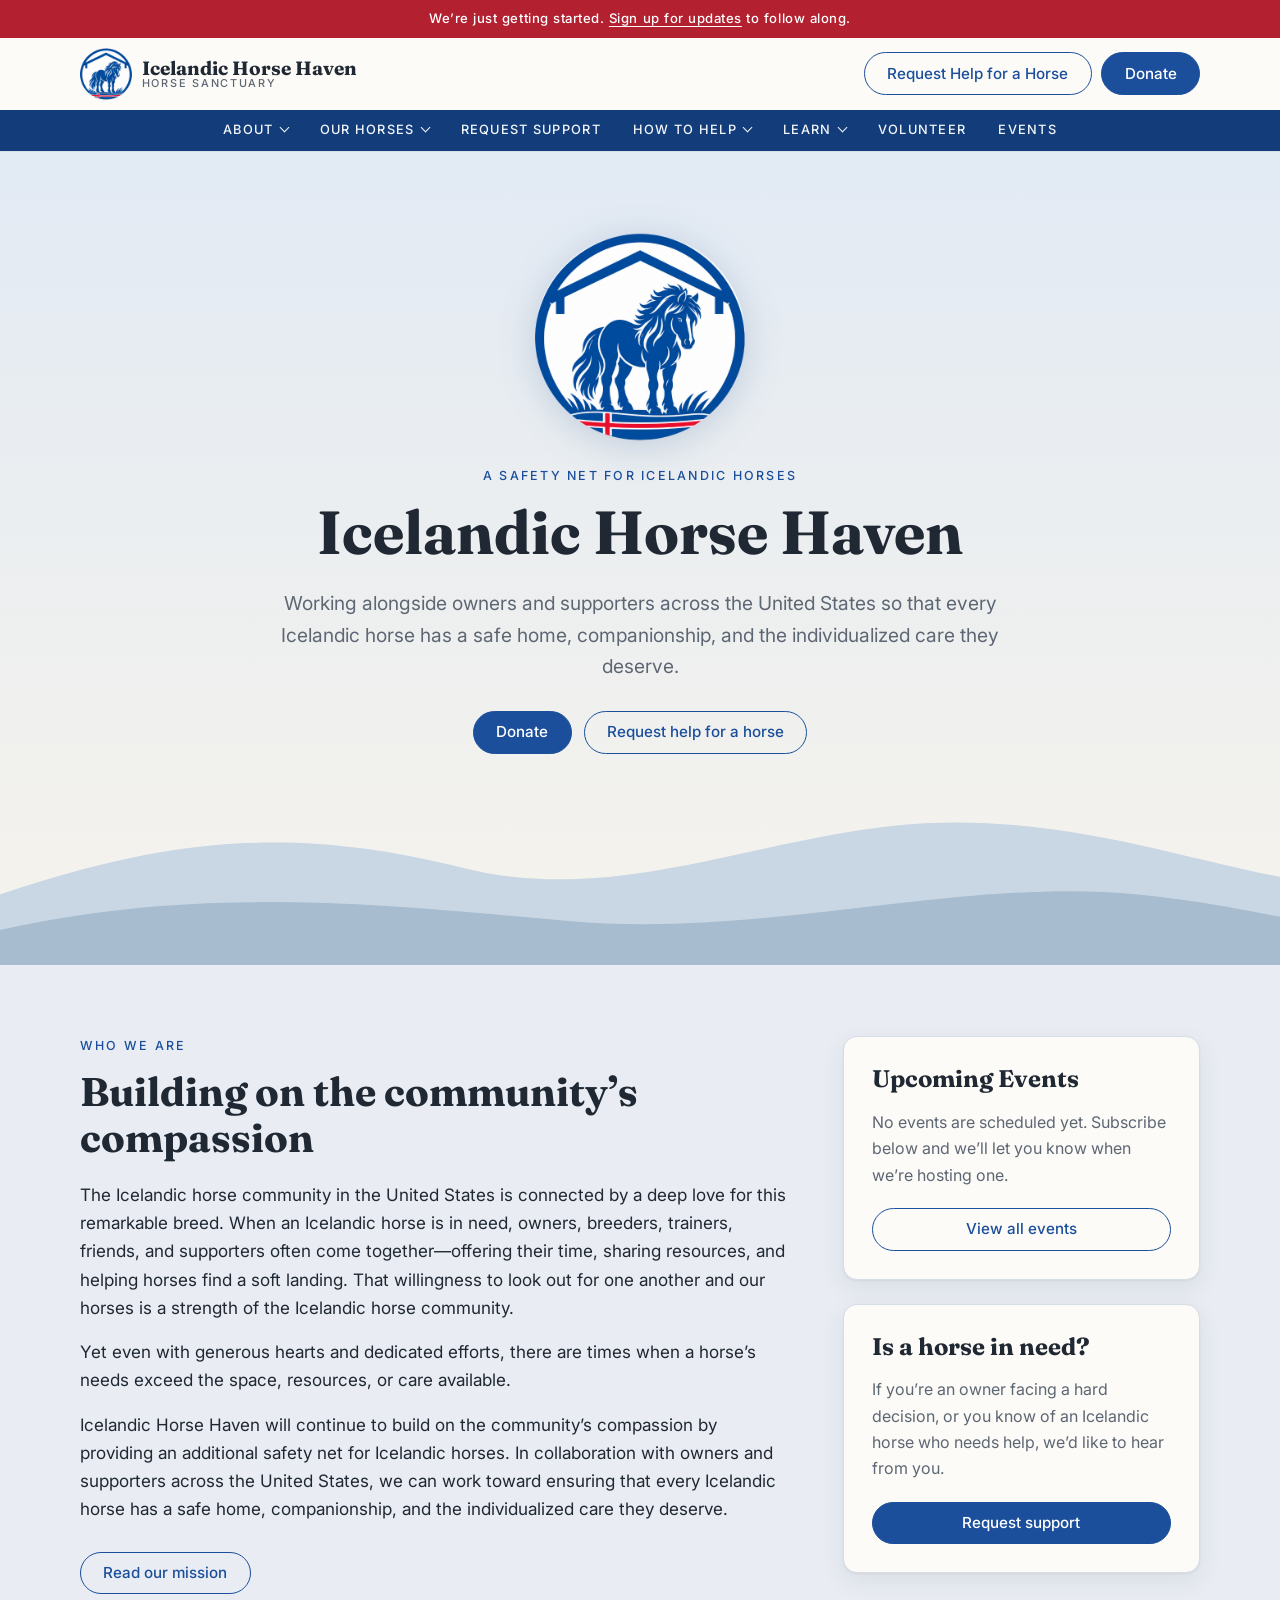
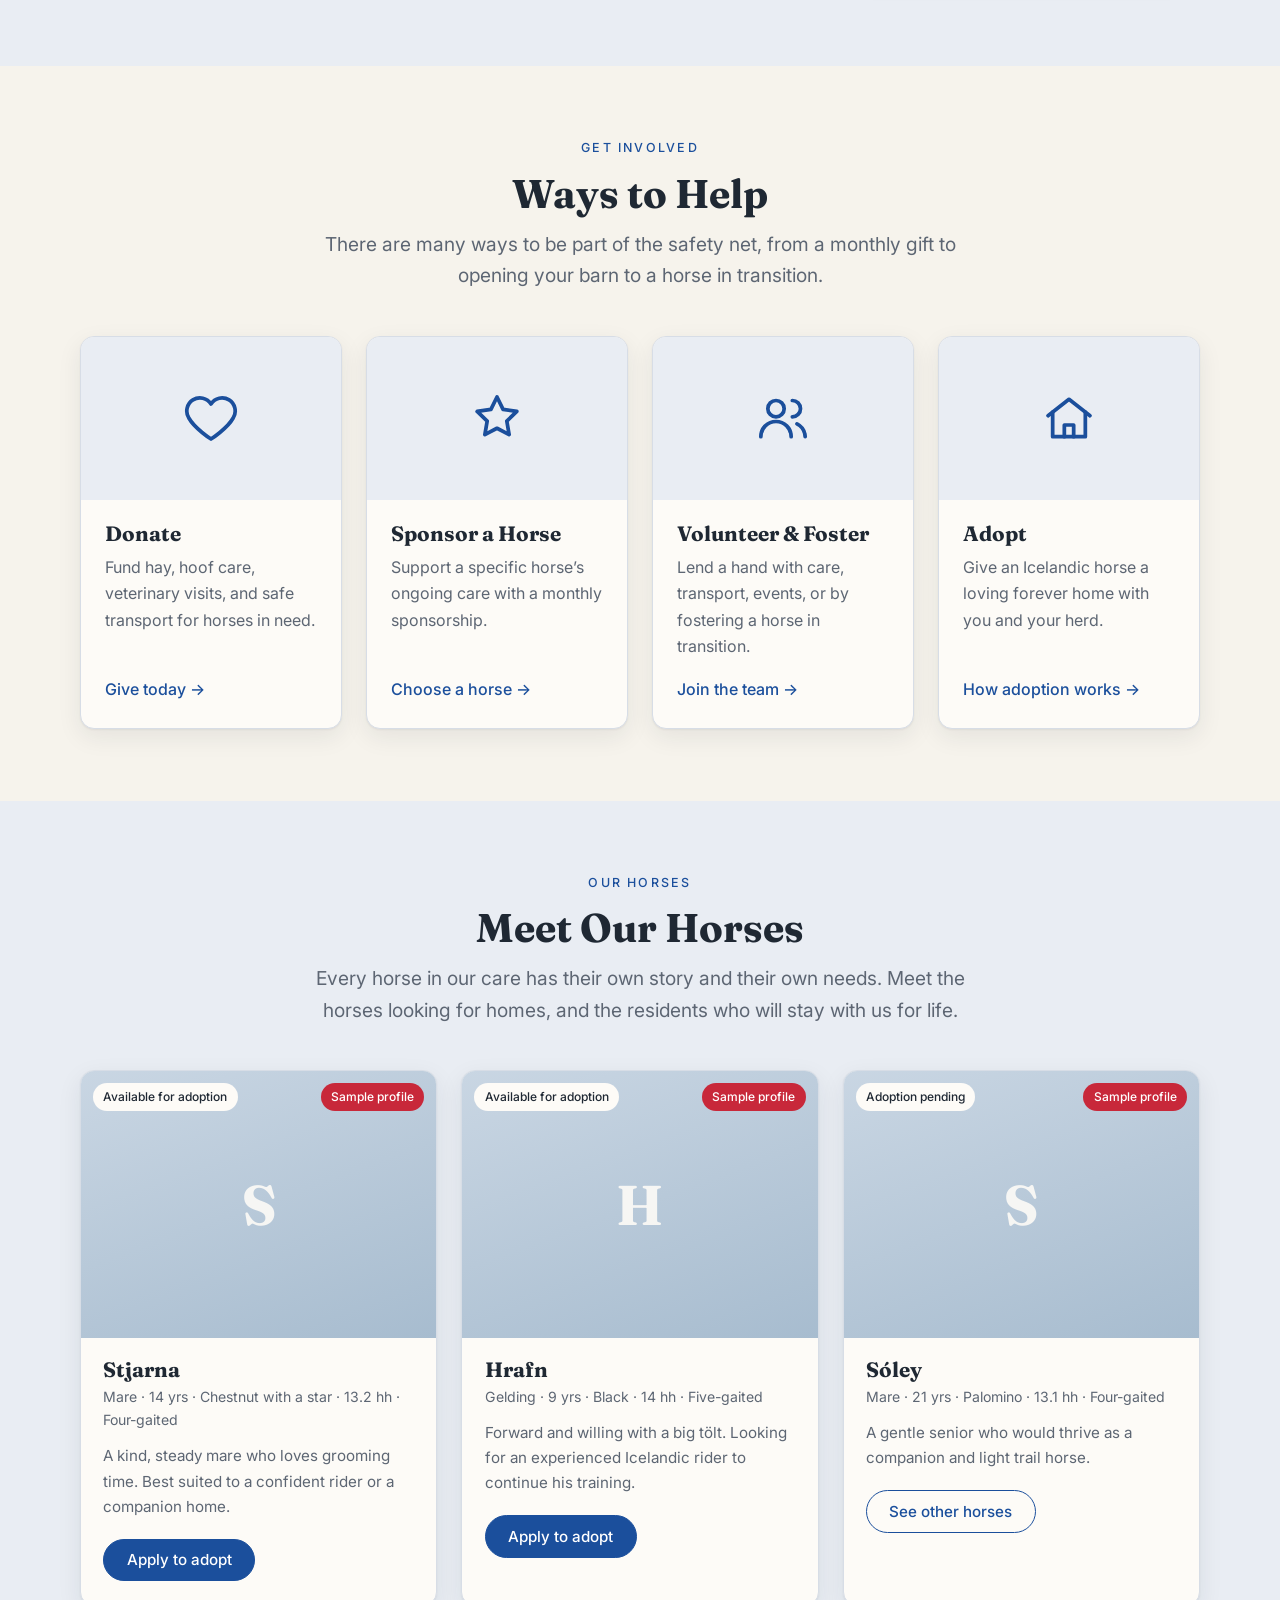
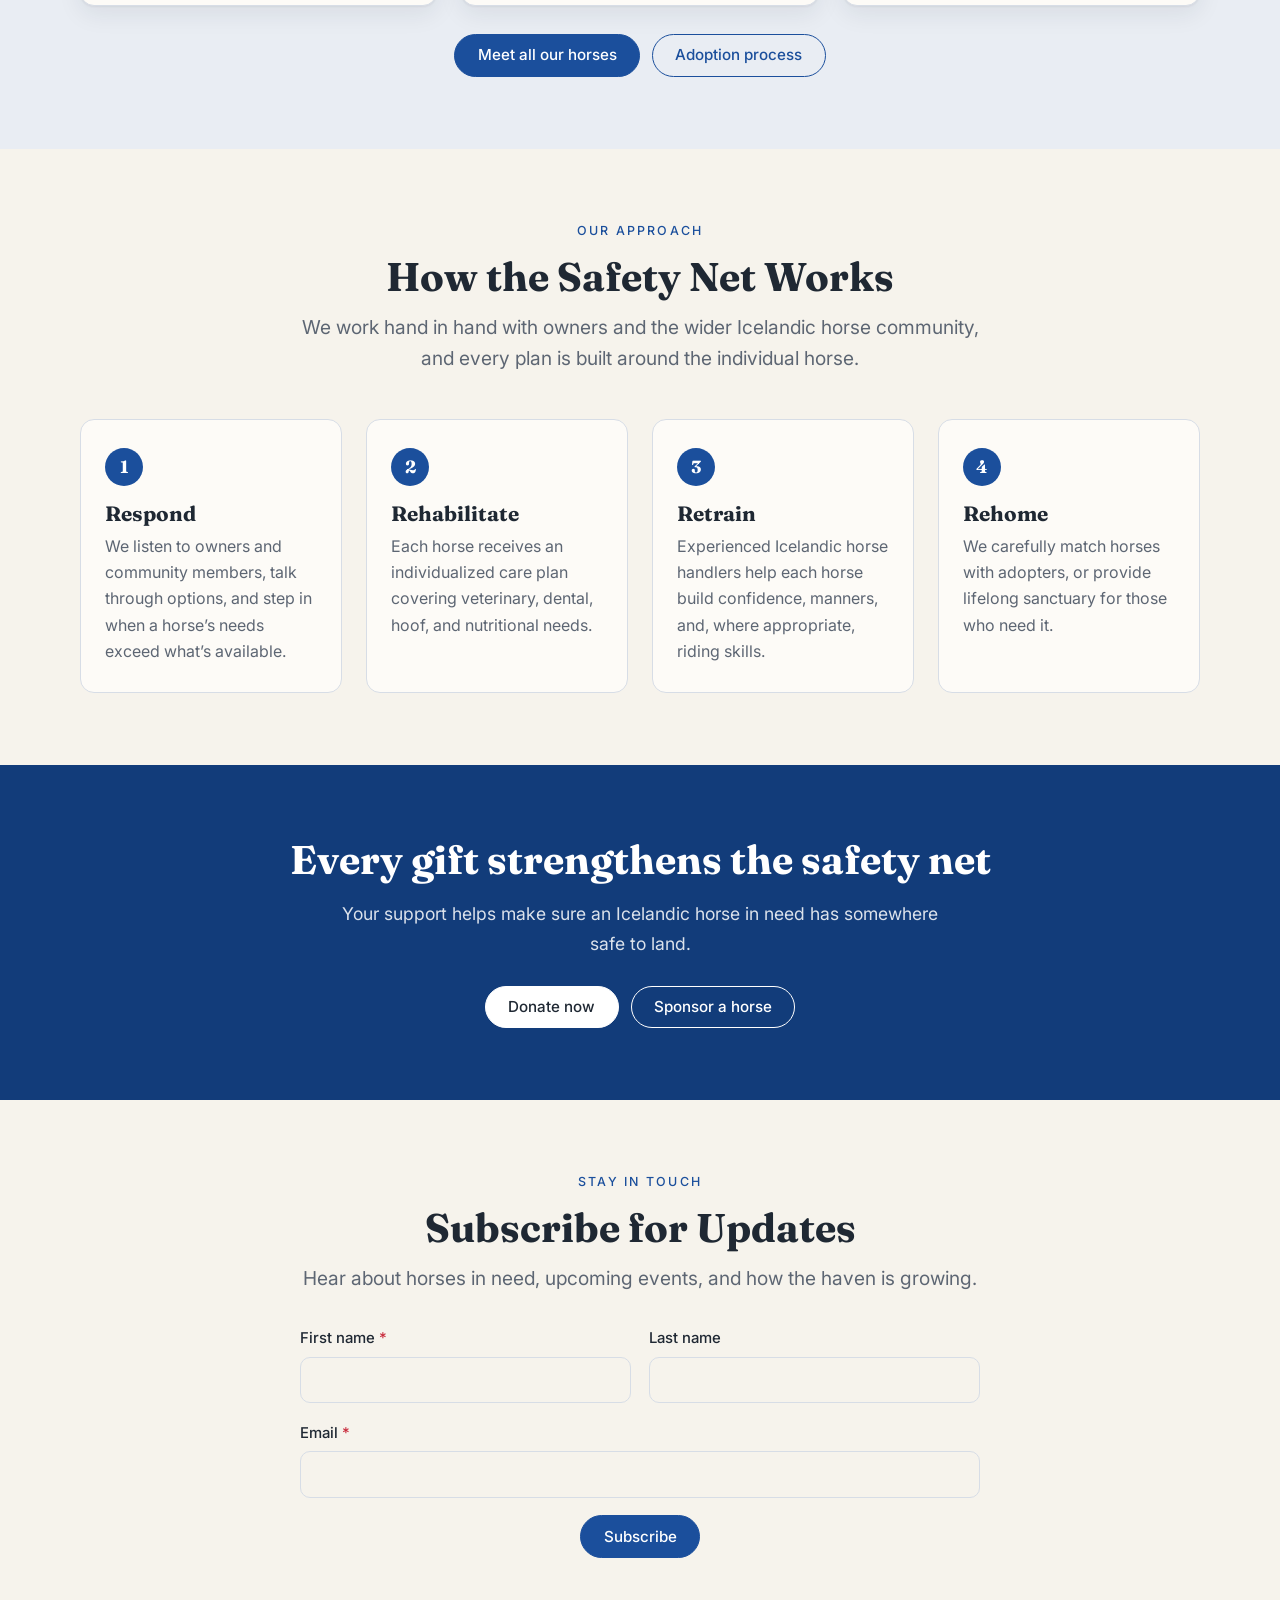
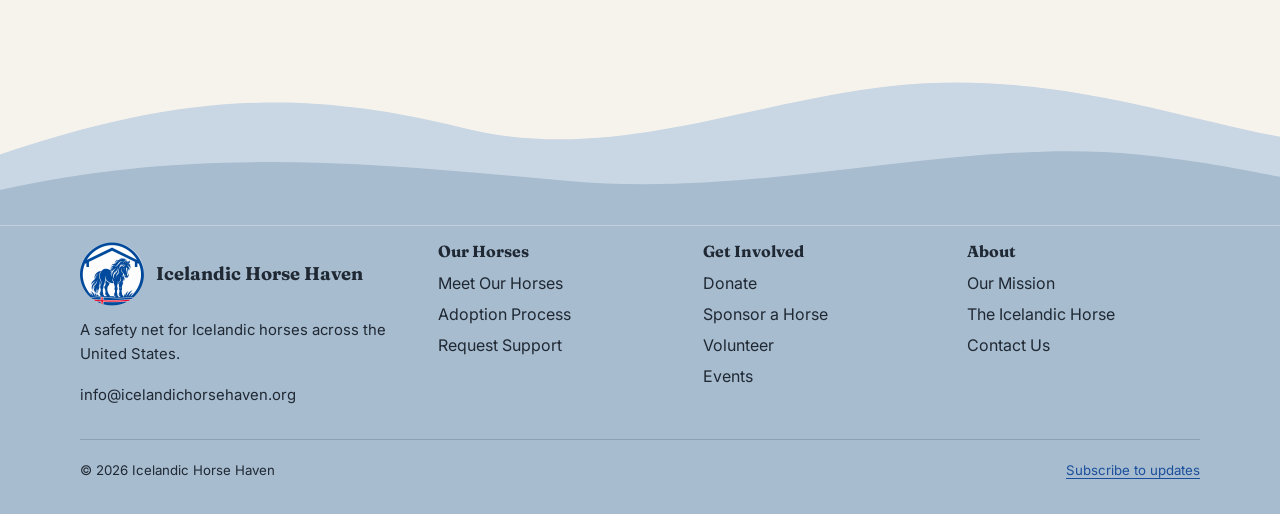
==== commit a7bd82bc: "Replace Rehome a Horse with a Request Support application Leah's Support Application (the Word docum" ====
--- a/index.html
+++ b/index.html
@@ -27,7 +27,7 @@
         <p class="lede">Working alongside owners and supporters across the United States so that every Icelandic horse has a safe home, companionship, and the individualized care they deserve.</p>
         <div class="btn-row">
           <a class="btn" href="donate.html">Donate</a>
-          <a class="btn btn-outline" href="rehoming.html">Request help for a horse</a>
+          <a class="btn btn-outline" href="request-support.html">Request help for a horse</a>
         </div>
       </div>
       <svg class="hills" viewBox="0 0 1440 220" preserveAspectRatio="none" aria-hidden="true">
@@ -58,7 +58,7 @@
           <div class="card sidebar-card">
             <h3>Is a horse in need?</h3>
             <p class="mt-1">If you’re an owner facing a hard decision, or you know of an Icelandic horse who needs help, we’d like to hear from you.</p>
-            <a class="btn" href="rehoming.html">Start a rehoming request</a>
+            <a class="btn" href="request-support.html">Request support</a>
           </div>
         </aside>
       </div>
@@ -139,7 +139,11 @@
         <div class="eyebrow">Stay in touch</div>
         <h2>Subscribe for Updates</h2>
         <p class="lede" style="margin:0.75rem auto 0">Hear about horses in need, upcoming events, and how the haven is growing.</p>
-        <form class="form" data-form="Newsletter signup">
+        <form class="form" data-form="Newsletter signup" data-subject="New subscriber" data-thanks="Thank you for subscribing!" data-success="We’ll be in touch with updates from the haven.">
+          <div class="visually-hidden" aria-hidden="true">
+            <label for="nl-honey">Leave this field empty</label>
+            <input id="nl-honey" name="_honey" type="text" tabindex="-1" autocomplete="off">
+          </div>
           <div class="form-row">
             <div class="field"><label for="nl-first">First name <span class="req">*</span></label><input id="nl-first" name="first" type="text" autocomplete="given-name" required></div>
             <div class="field"><label for="nl-last">Last name</label><input id="nl-last" name="last" type="text" autocomplete="family-name"></div>
--- a/css/styles.css
+++ b/css/styles.css
@@ -561,6 +561,9 @@
 .checks { display: grid; gap: 0.5rem; margin-top: 0.35rem; }
 .checks label { display: flex; gap: 0.6rem; align-items: flex-start; font-weight: 400; }
 .checks input { margin-top: 0.3rem; accent-color: var(--accent); }
+.checks-grid { grid-template-columns: repeat(auto-fit, minmax(min(100%, 200px), 1fr)); }
+.cost-row { grid-template-columns: 2fr 1fr 1fr; }
+@media (max-width: 600px) { .cost-row { grid-template-columns: 1fr; } }
 
 .form-status {
   display: none;
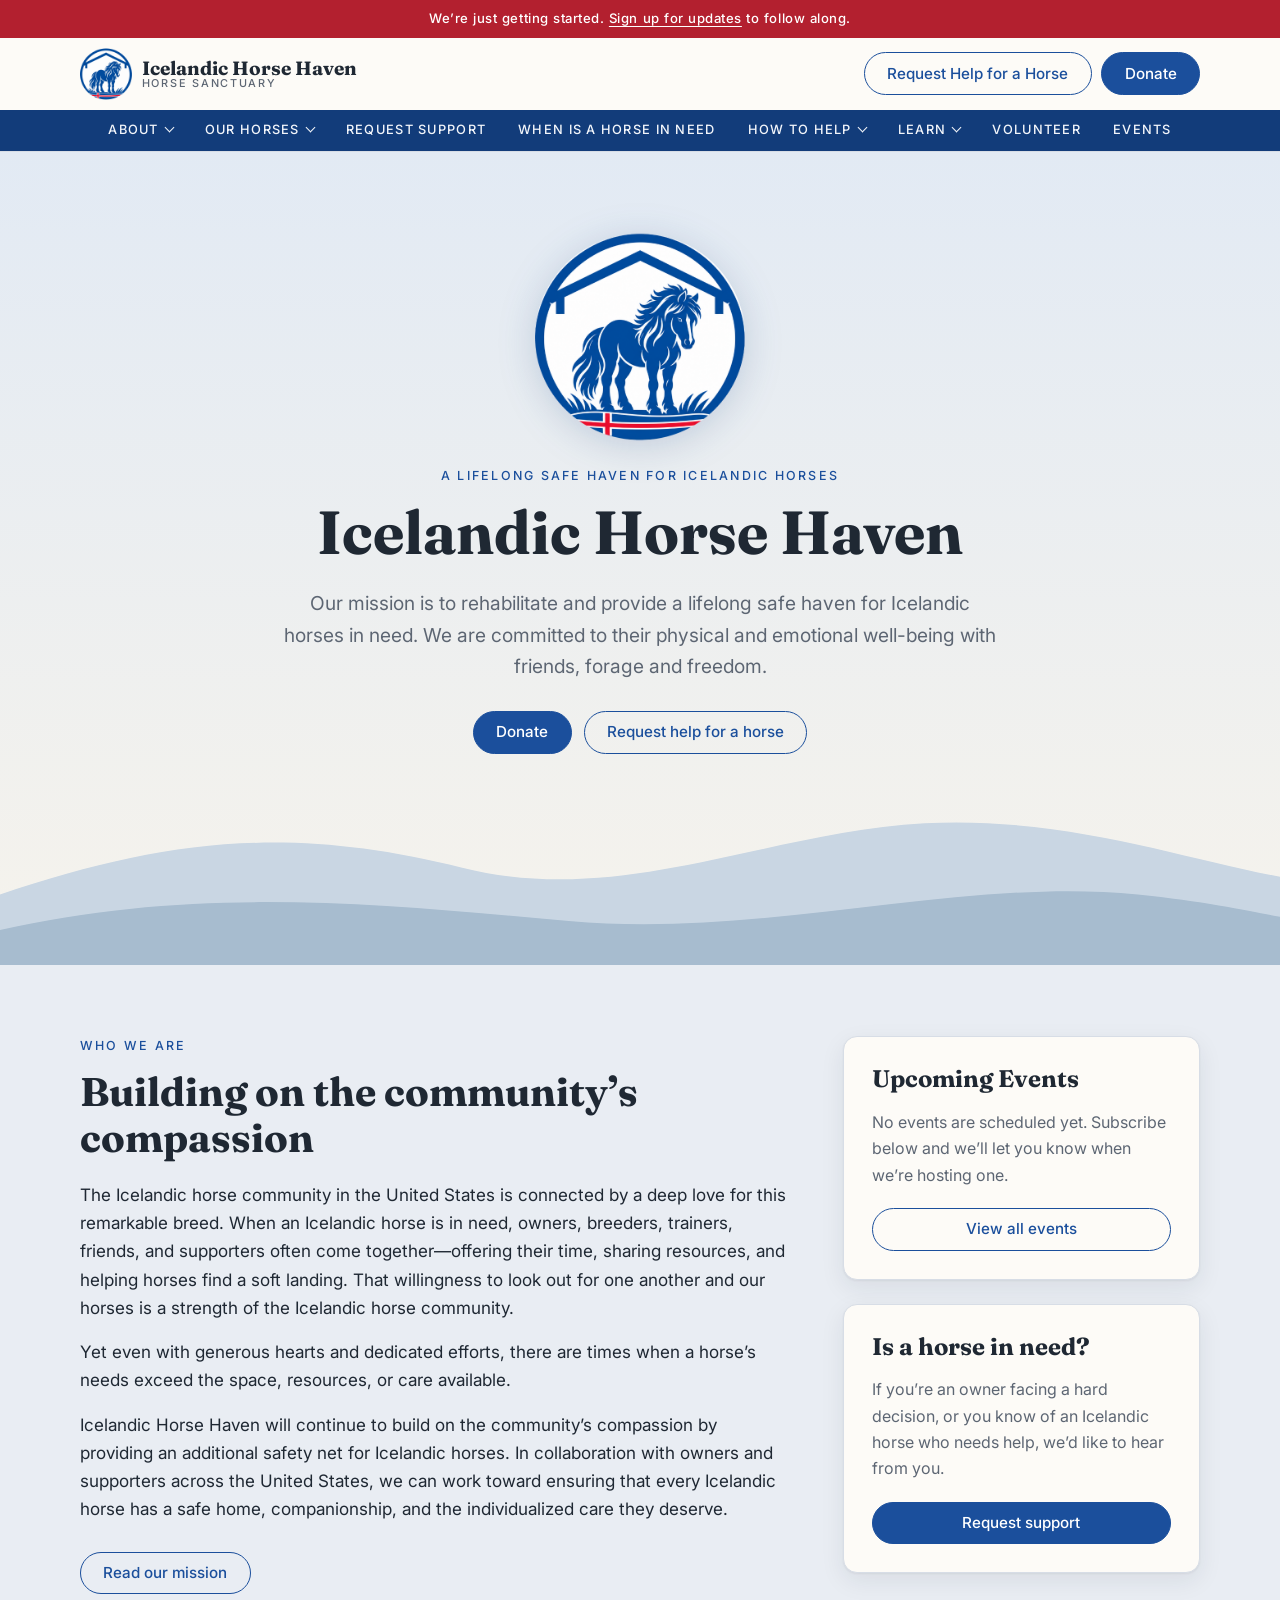
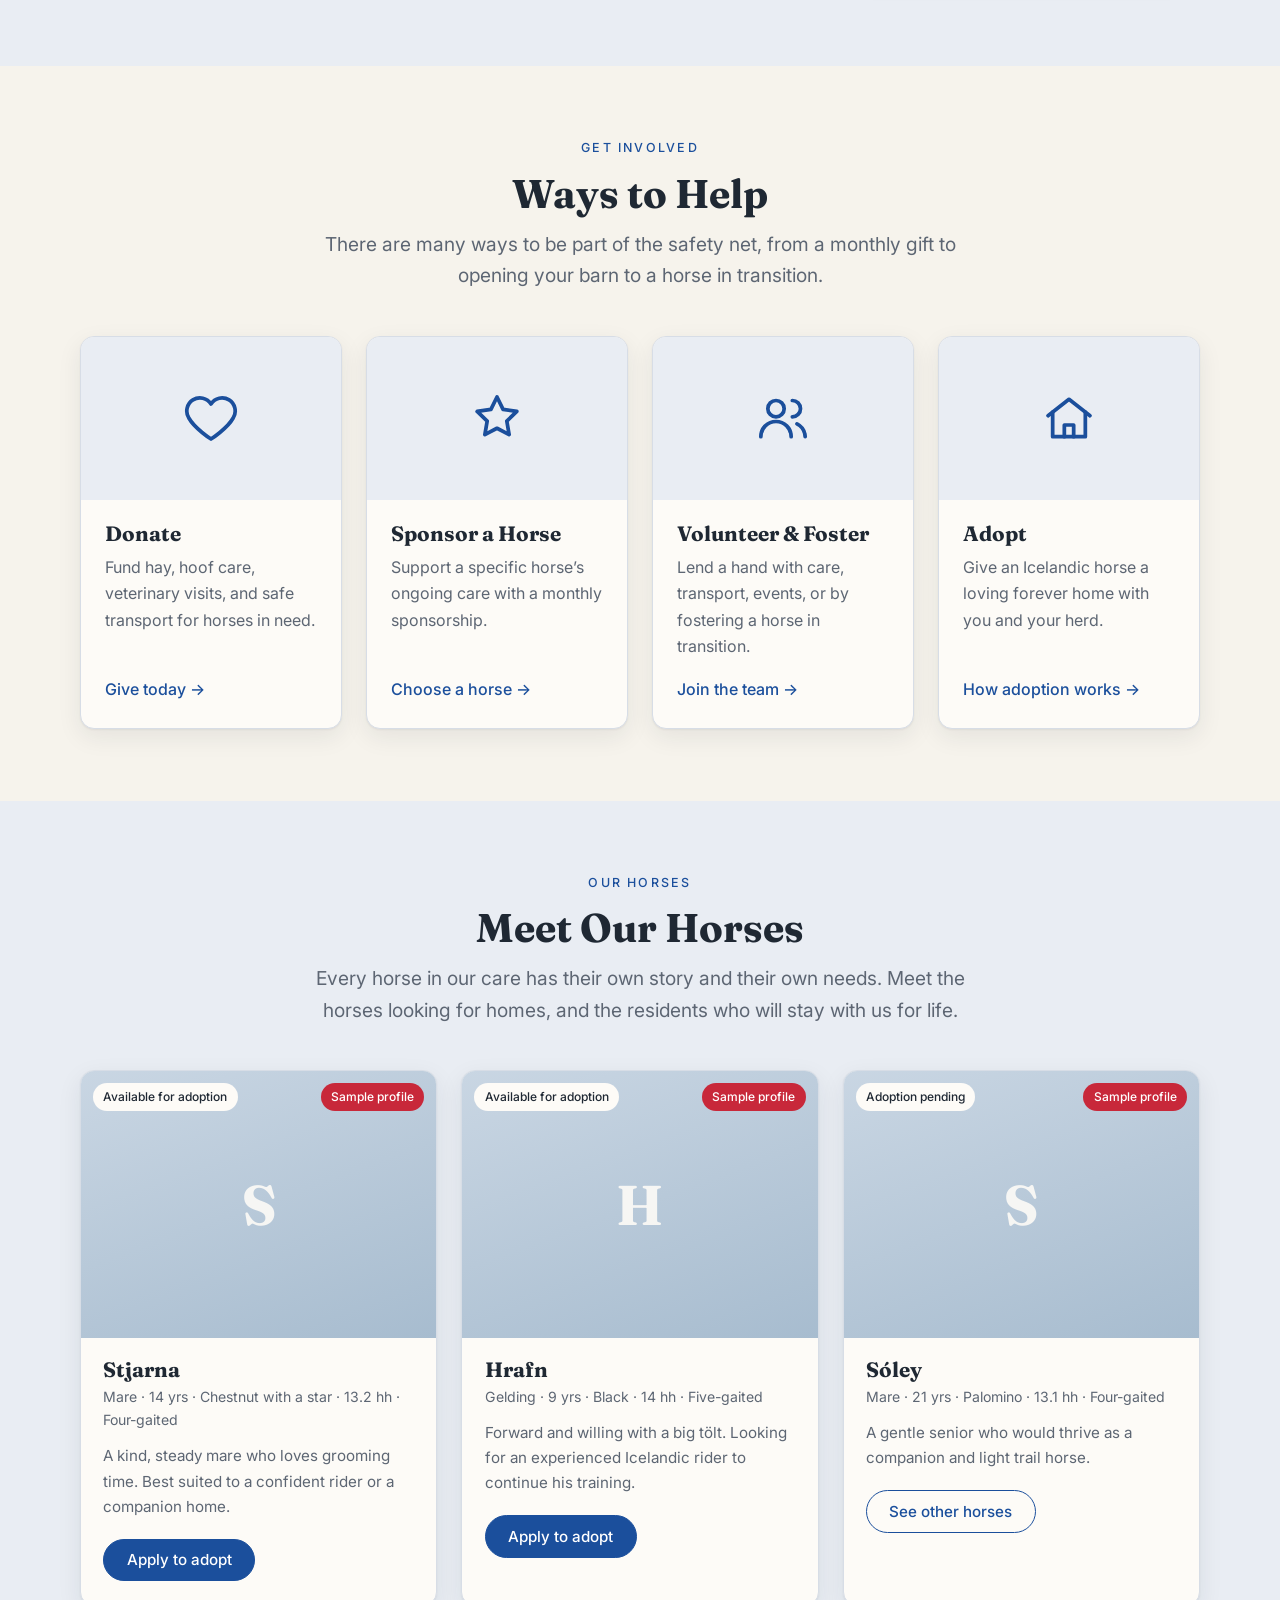
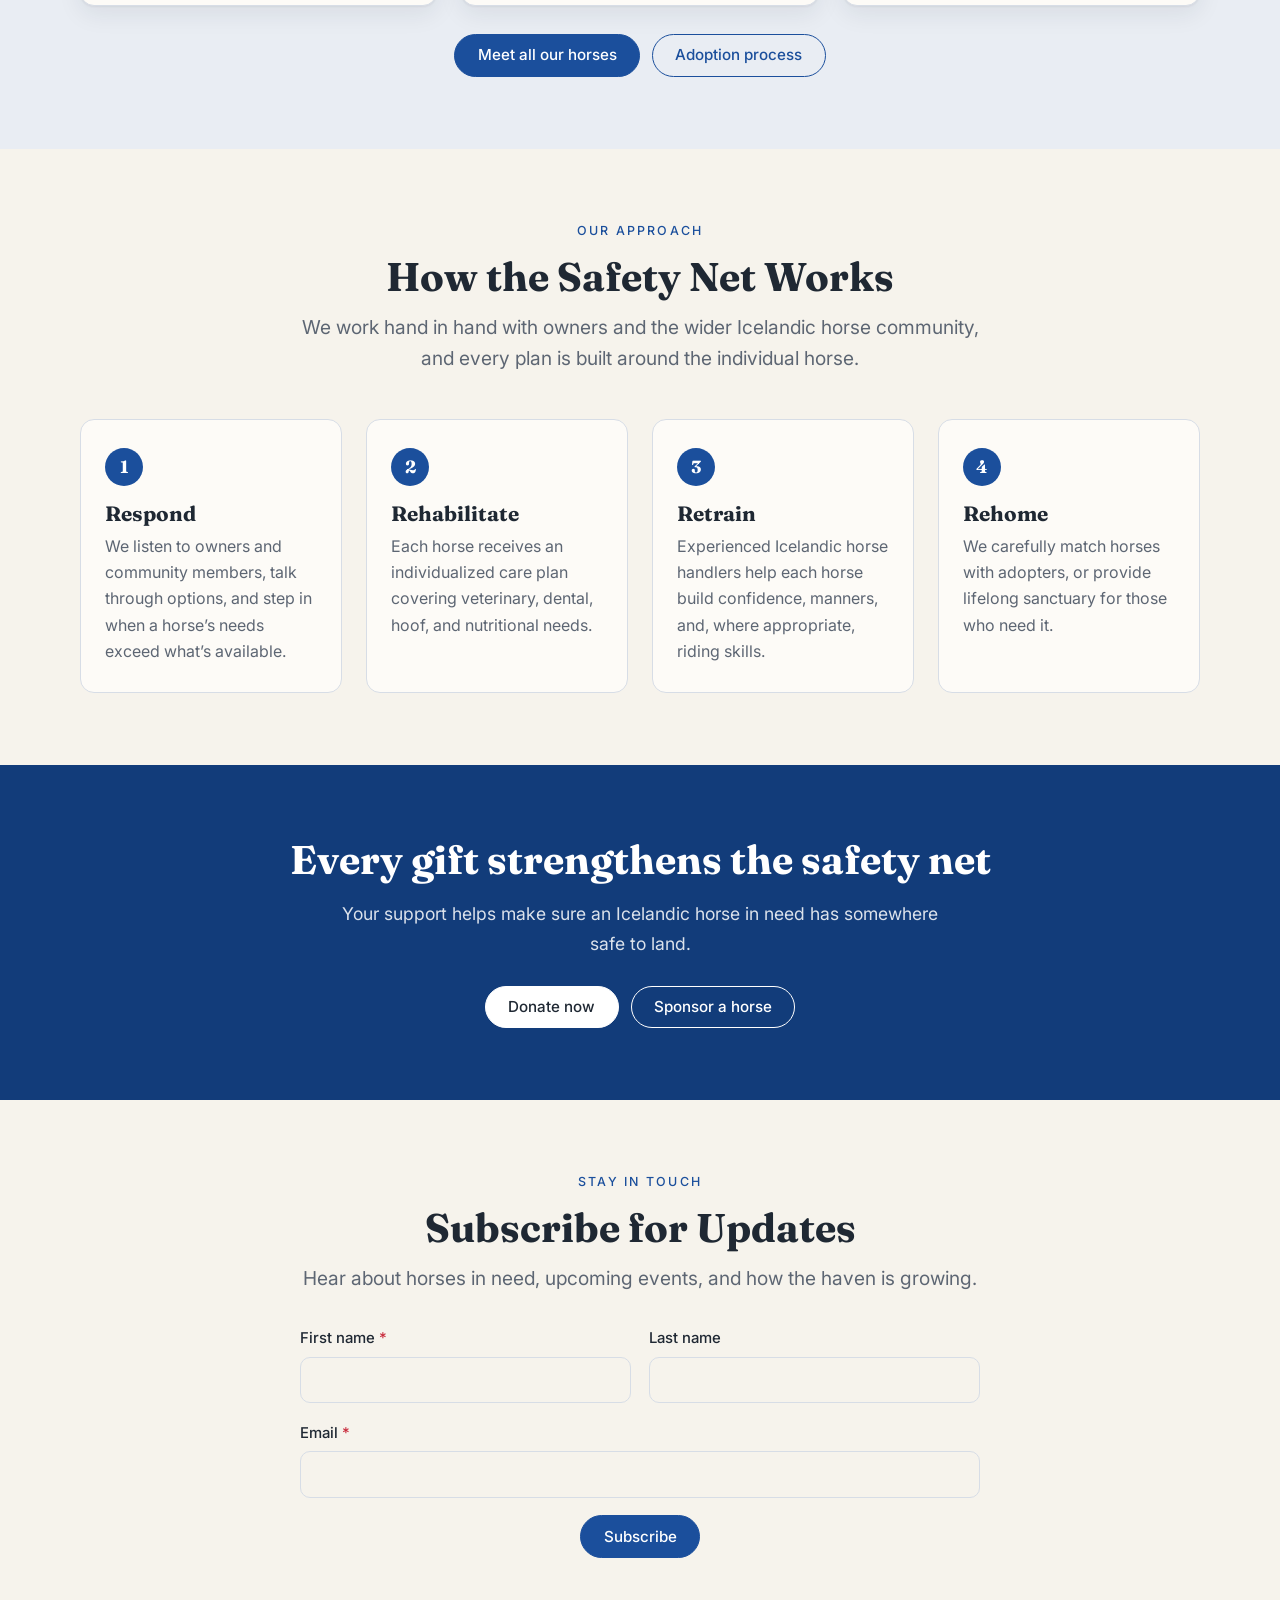
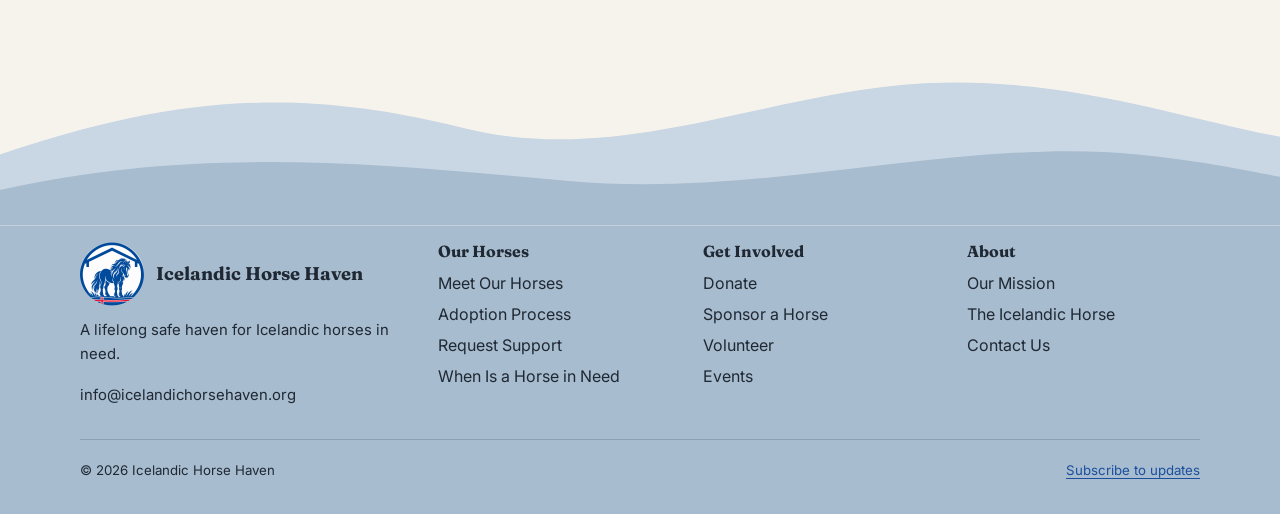
==== commit b89375a1: "Use natural horse trimmer, well-being, and new mission on home page - Rehabilitate step: veterinaria" ====
--- a/index.html
+++ b/index.html
@@ -4,11 +4,11 @@
   <meta charset="UTF-8">
   <meta name="viewport" content="width=device-width, initial-scale=1.0">
   <title>Icelandic Horse Haven</title>
-  <meta name="description" content="Icelandic Horse Haven provides a safety net for Icelandic horses across the United States, working with owners and supporters so every horse has a safe home, companionship, and individualized care.">
+  <meta name="description" content="Icelandic Horse Haven rehabilitates and provides a lifelong safe haven for Icelandic horses in need, committed to their physical and emotional well-being with friends, forage and freedom.">
   <link rel="icon" type="image/png" href="images/favicon.png">
   <link rel="apple-touch-icon" href="images/apple-touch-icon.png">
   <meta property="og:title" content="Icelandic Horse Haven">
-  <meta property="og:description" content="A safety net for Icelandic horses across the United States.">
+  <meta property="og:description" content="A lifelong safe haven for Icelandic horses in need.">
   <meta property="og:image" content="images/logo.png">
   <link rel="preconnect" href="https://fonts.googleapis.com">
   <link rel="preconnect" href="https://fonts.gstatic.com" crossorigin>
@@ -22,12 +22,12 @@
     <section class="hero" id="welcome">
       <div class="container hero-inner">
         <img class="hero-logo" src="images/logo-emblem.png" alt="Icelandic Horse Haven logo" width="210" height="210">
-        <div class="eyebrow">A safety net for Icelandic horses</div>
+        <div class="eyebrow">A lifelong safe haven for Icelandic horses</div>
         <h1>Icelandic Horse Haven</h1>
-        <p class="lede">Working alongside owners and supporters across the United States so that every Icelandic horse has a safe home, companionship, and the individualized care they deserve.</p>
+        <p class="lede">Our mission is to rehabilitate and provide a lifelong safe haven for Icelandic horses in need. We are committed to their physical and emotional well-being with friends, forage and freedom.</p>
         <div class="btn-row">
-          <a class="btn" href="donate.html">Donate</a>
-          <a class="btn btn-outline" href="request-support.html">Request help for a horse</a>
+          <a class="btn" href="donate">Donate</a>
+          <a class="btn btn-outline" href="request-support">Request help for a horse</a>
         </div>
       </div>
       <svg class="hills" viewBox="0 0 1440 220" preserveAspectRatio="none" aria-hidden="true">
@@ -45,7 +45,7 @@
           <p>Yet even with generous hearts and dedicated efforts, there are times when a horse’s needs exceed the space, resources, or care available.</p>
           <p>Icelandic Horse Haven will continue to build on the community’s compassion by providing an additional safety net for Icelandic horses. In collaboration with owners and supporters across the United States, we can work toward ensuring that every Icelandic horse has a safe home, companionship, and the individualized care they deserve.</p>
           <div class="btn-row">
-            <a class="btn btn-outline" href="about.html">Read our mission</a>
+            <a class="btn btn-outline" href="about">Read our mission</a>
           </div>
         </div>
 
@@ -53,12 +53,12 @@
           <div class="card sidebar-card">
             <h3>Upcoming Events</h3>
             <div class="mt-1" data-events data-limit="3" data-empty="No events are scheduled yet. Subscribe below and we’ll let you know when we’re hosting one."></div>
-            <a class="btn btn-outline" href="events.html">View all events</a>
+            <a class="btn btn-outline" href="events">View all events</a>
           </div>
           <div class="card sidebar-card">
             <h3>Is a horse in need?</h3>
             <p class="mt-1">If you’re an owner facing a hard decision, or you know of an Icelandic horse who needs help, we’d like to hear from you.</p>
-            <a class="btn" href="request-support.html">Request support</a>
+            <a class="btn" href="request-support">Request support</a>
           </div>
         </aside>
       </div>
@@ -72,19 +72,19 @@
           <p class="lede">There are many ways to be part of the safety net, from a monthly gift to opening your barn to a horse in transition.</p>
         </div>
         <div class="grid grid-4">
-          <a class="card help-card" href="donate.html">
+          <a class="card help-card" href="donate">
             <div class="art"><svg viewBox="0 0 24 24" fill="none" stroke="currentColor" stroke-width="1.6" stroke-linecap="round" stroke-linejoin="round" aria-hidden="true"><path d="M12 21s-7-4.5-9.5-9A5.5 5.5 0 0 1 12 6a5.5 5.5 0 0 1 9.5 6c-2.5 4.5-9.5 9-9.5 9z"/></svg></div>
             <div class="body"><h3>Donate</h3><p>Fund hay, hoof care, veterinary visits, and safe transport for horses in need.</p><span class="more">Give today →</span></div>
           </a>
-          <a class="card help-card" href="sponsor.html">
+          <a class="card help-card" href="sponsor">
             <div class="art"><svg viewBox="0 0 24 24" fill="none" stroke="currentColor" stroke-width="1.6" stroke-linecap="round" stroke-linejoin="round" aria-hidden="true"><path d="M12 3l2.6 5.3 5.9.9-4.3 4.1 1 5.8L12 16.4 6.8 19.1l1-5.8L3.5 9.2l5.9-.9z"/></svg></div>
             <div class="body"><h3>Sponsor a Horse</h3><p>Support a specific horse’s ongoing care with a monthly sponsorship.</p><span class="more">Choose a horse →</span></div>
           </a>
-          <a class="card help-card" href="volunteer.html">
+          <a class="card help-card" href="volunteer">
             <div class="art"><svg viewBox="0 0 24 24" fill="none" stroke="currentColor" stroke-width="1.6" stroke-linecap="round" stroke-linejoin="round" aria-hidden="true"><circle cx="9" cy="8" r="3.5"/><path d="M2.5 20a6.5 6.5 0 0 1 13 0"/><path d="M16 4.5a3.5 3.5 0 0 1 0 7M18 14.5a6.5 6.5 0 0 1 3.5 5.5"/></svg></div>
             <div class="body"><h3>Volunteer &amp; Foster</h3><p>Lend a hand with care, transport, events, or by fostering a horse in transition.</p><span class="more">Join the team →</span></div>
           </a>
-          <a class="card help-card" href="adopt.html">
+          <a class="card help-card" href="adopt">
             <div class="art"><svg viewBox="0 0 24 24" fill="none" stroke="currentColor" stroke-width="1.6" stroke-linecap="round" stroke-linejoin="round" aria-hidden="true"><path d="M3 11l9-7 9 7"/><path d="M5 9.5V20h14V9.5"/><path d="M10 20v-5h4v5"/></svg></div>
             <div class="body"><h3>Adopt</h3><p>Give an Icelandic horse a loving forever home with you and your herd.</p><span class="more">How adoption works →</span></div>
           </a>
@@ -101,8 +101,8 @@
         </div>
         <div class="grid grid-3" data-horses="available,pending,resident" data-limit="3"></div>
         <div class="btn-row" style="justify-content:center">
-          <a class="btn" href="horses.html">Meet all our horses</a>
-          <a class="btn btn-outline" href="adopt.html">Adoption process</a>
+          <a class="btn" href="horses">Meet all our horses</a>
+          <a class="btn btn-outline" href="adopt">Adoption process</a>
         </div>
       </div>
     </section>
@@ -128,8 +128,8 @@
         <h2>Every gift strengthens the safety net</h2>
         <p>Your support helps make sure an Icelandic horse in need has somewhere safe to land.</p>
         <div class="btn-row">
-          <a class="btn" href="donate.html">Donate now</a>
-          <a class="btn btn-outline" href="sponsor.html">Sponsor a horse</a>
+          <a class="btn" href="donate">Donate now</a>
+          <a class="btn btn-outline" href="sponsor">Sponsor a horse</a>
         </div>
       </div>
     </section>
--- a/css/styles.css
+++ b/css/styles.css
@@ -266,6 +266,16 @@
 .submenu a:hover,
 .submenu [aria-current="page"] { color: var(--accent); background: var(--band); text-decoration: none; }
 
+/* Tighten the menu so it stays on one line on narrower desktops. */
+@media (min-width: 901px) and (max-width: 1199px) {
+  .main-nav a,
+  .main-nav .sub-toggle { padding: 0.8rem 0.55rem; letter-spacing: 0.05em; }
+}
+@media (min-width: 901px) and (max-width: 999px) {
+  .main-nav a,
+  .main-nav .sub-toggle { padding: 0.8rem 0.4rem; letter-spacing: 0.03em; font-size: 0.74rem; }
+}
+
 @media (hover: hover) and (min-width: 901px) {
   .has-sub:hover > .submenu { display: block; }
 }
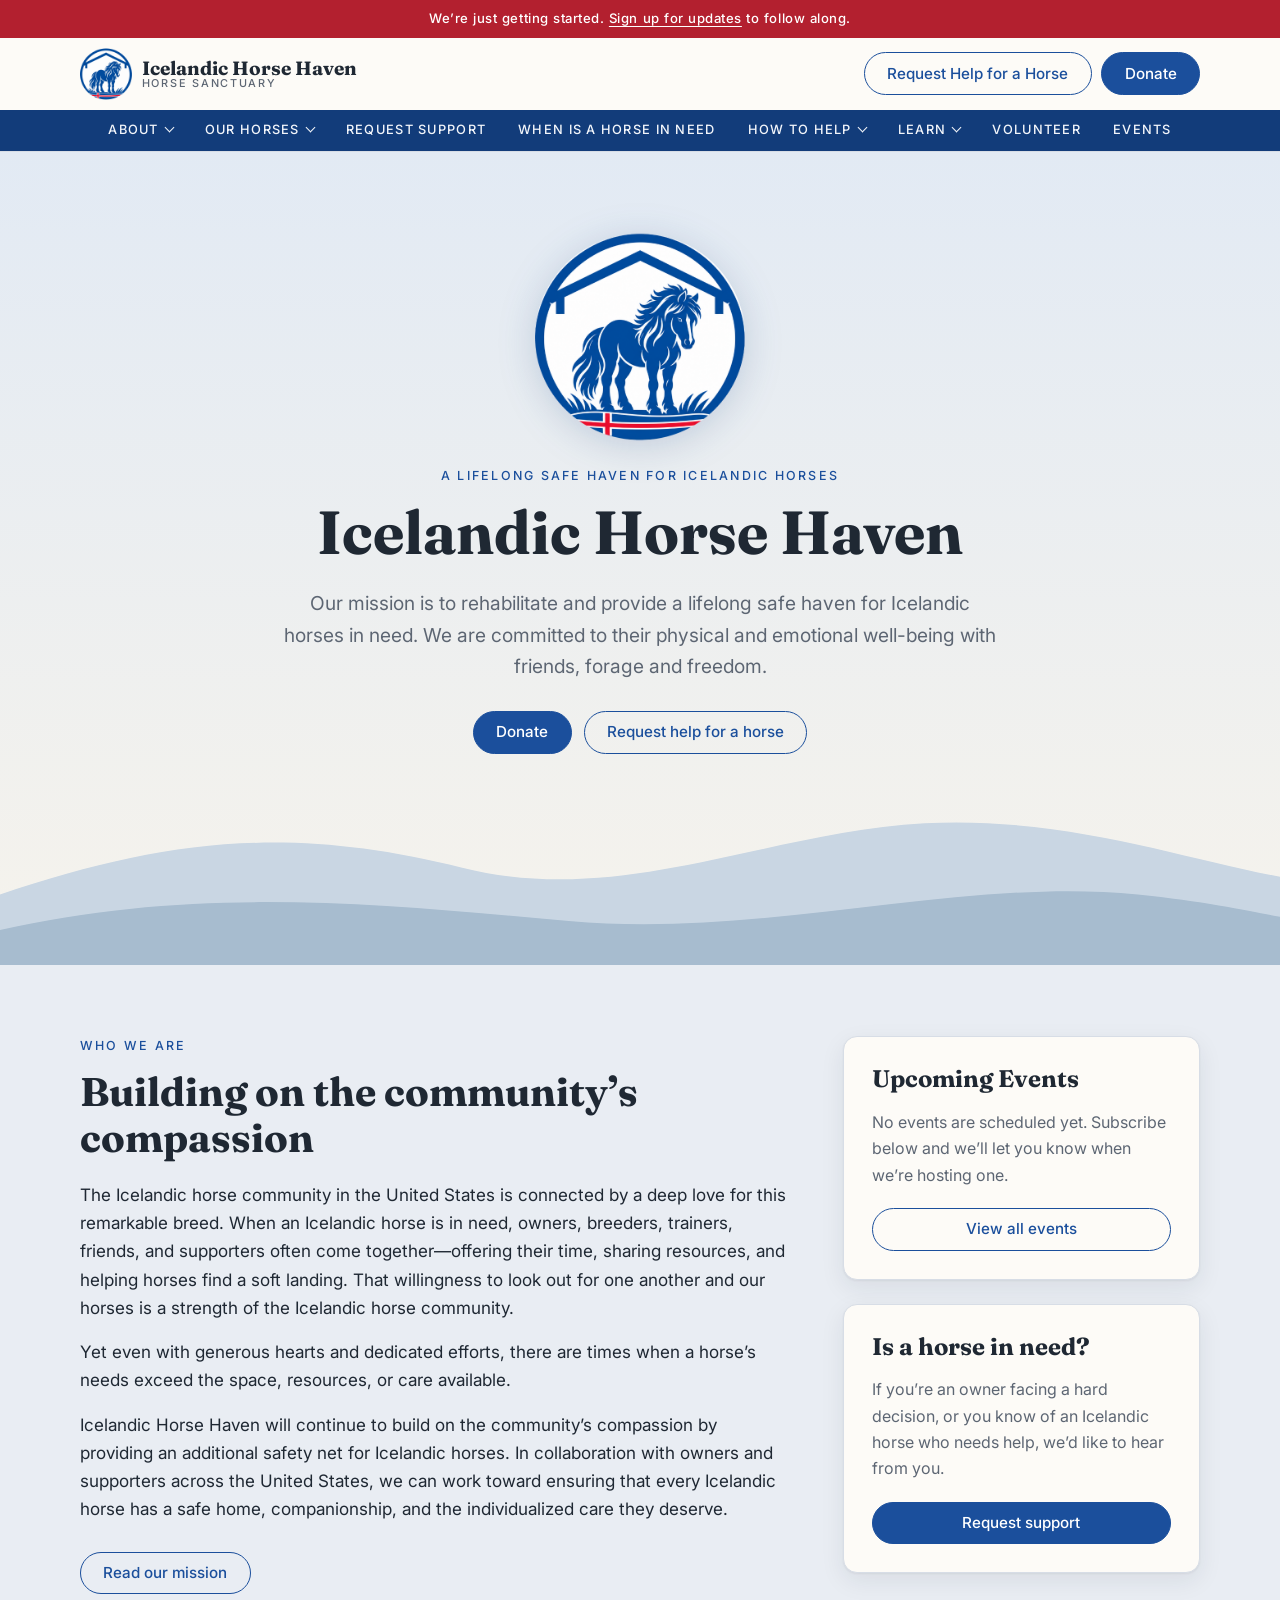
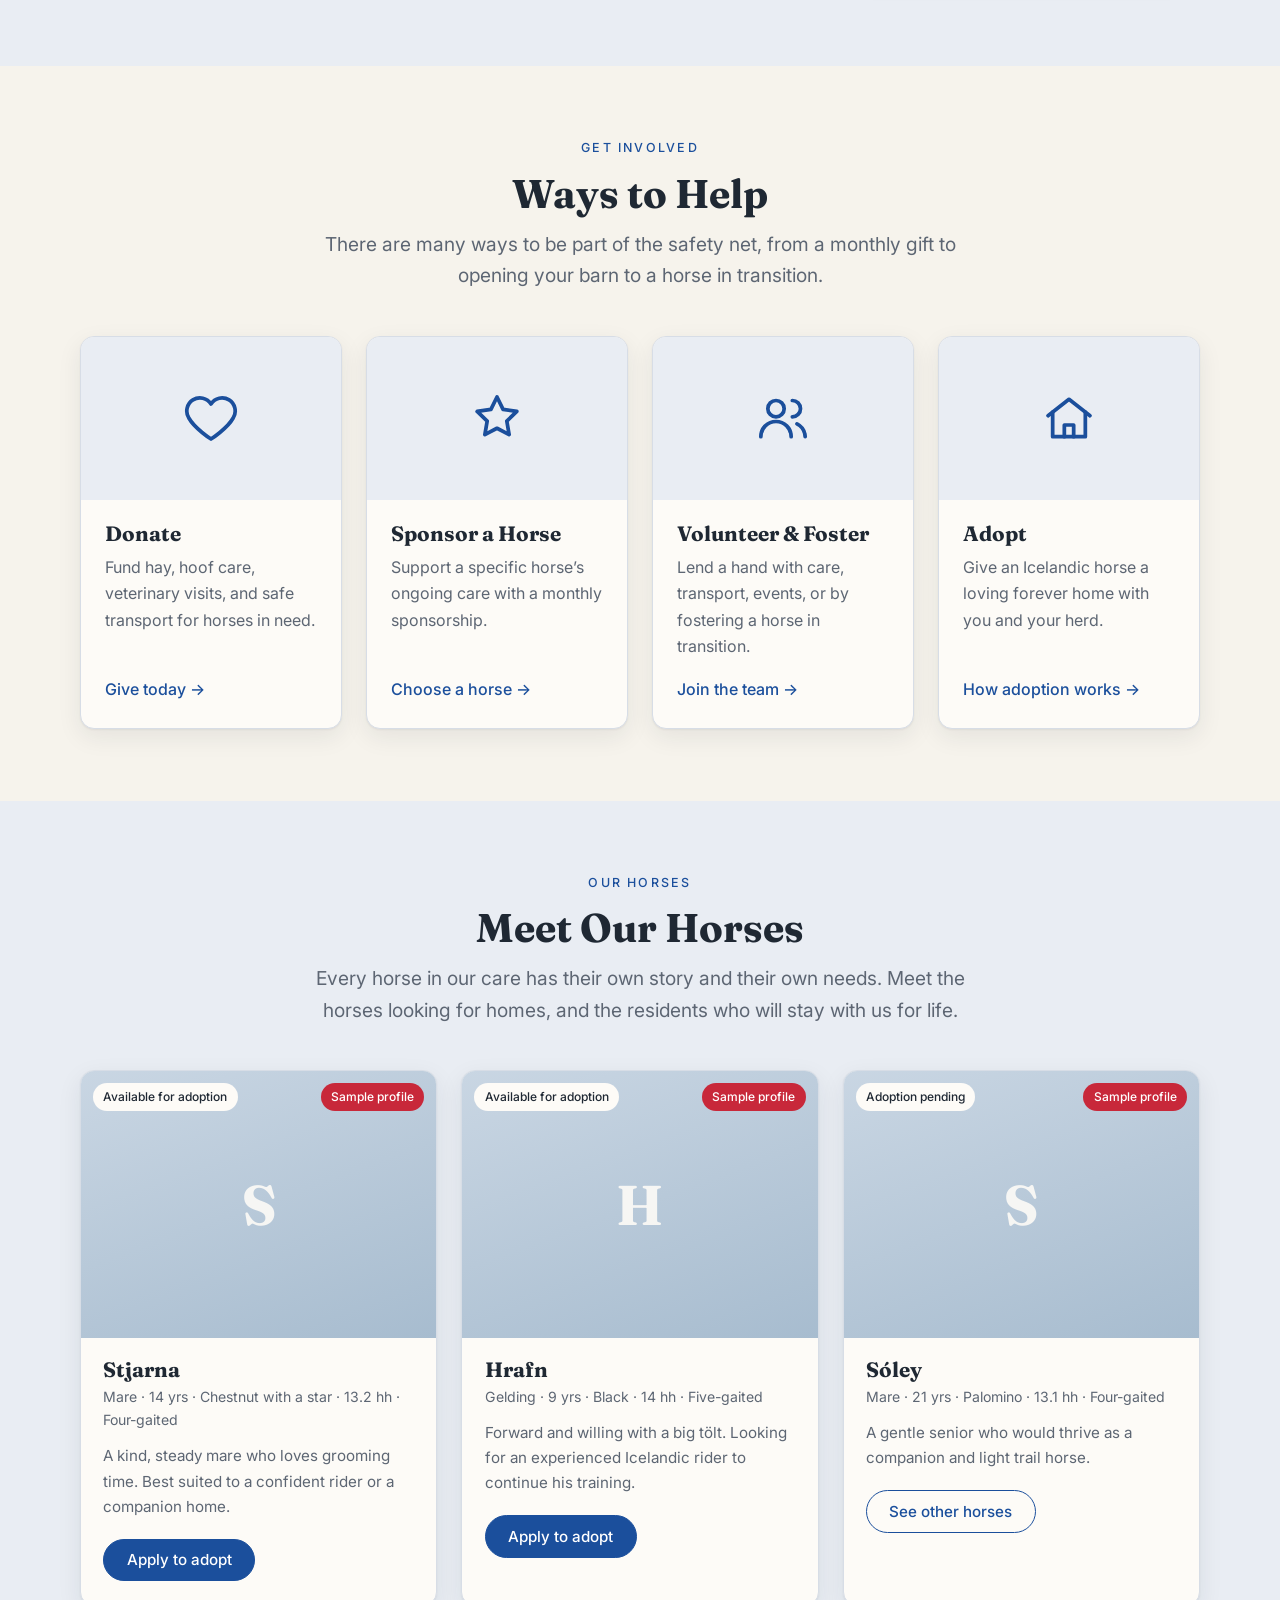
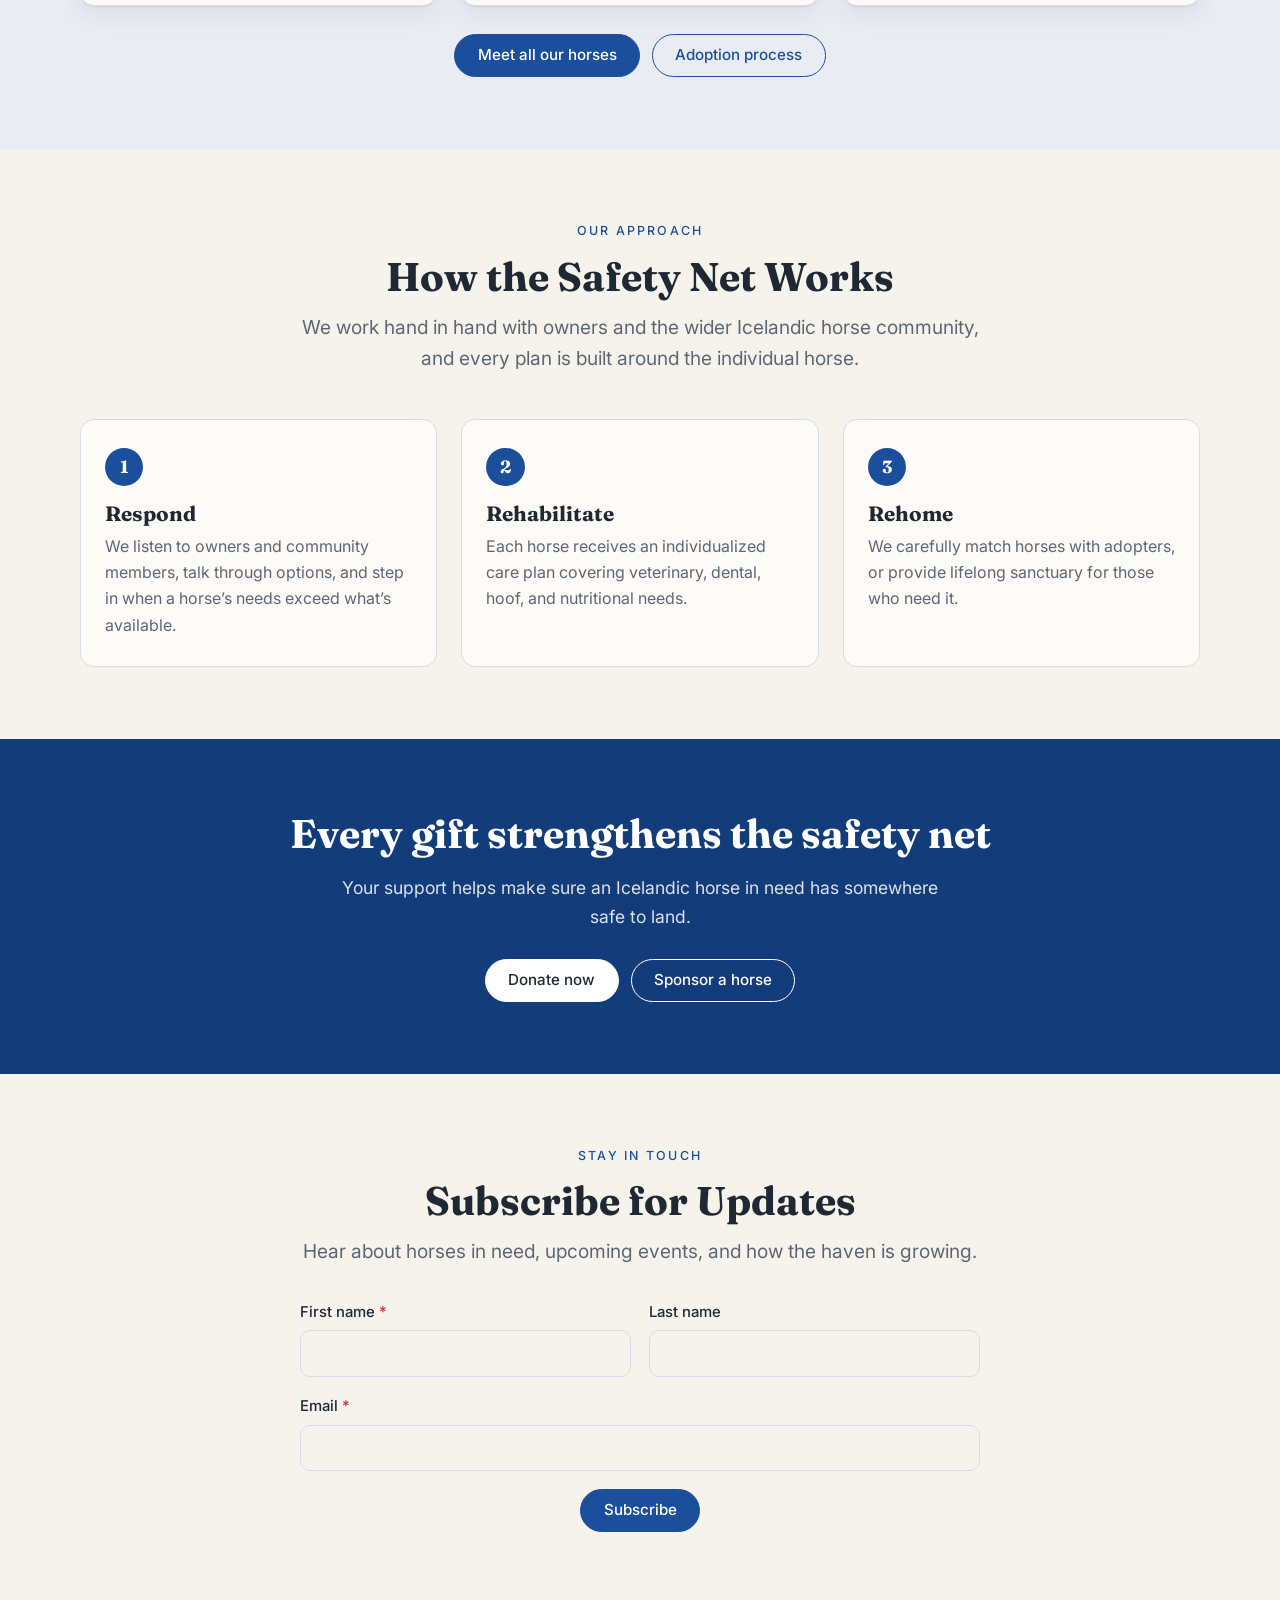
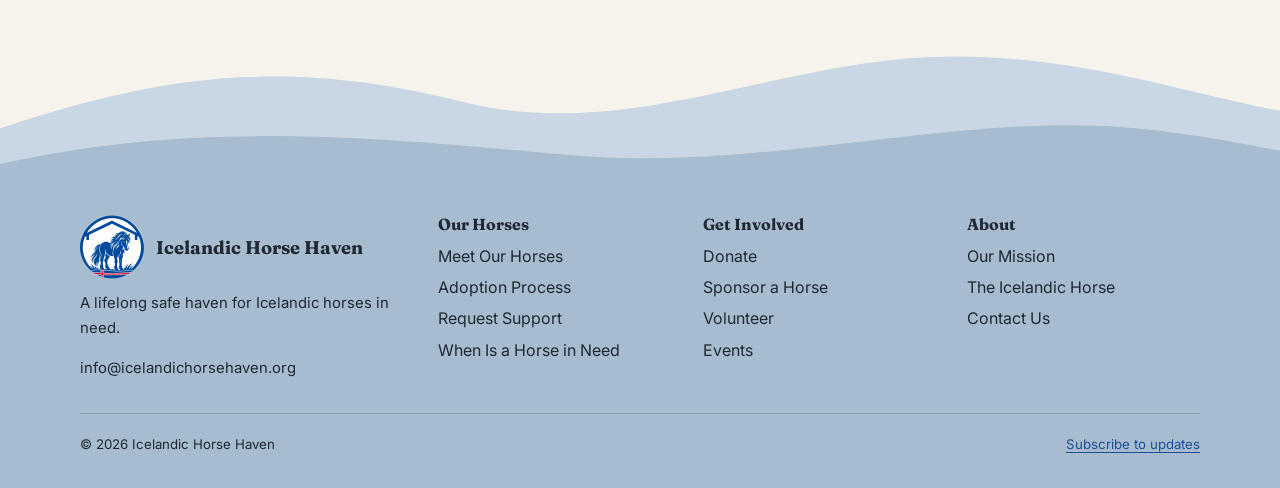
==== commit e4183454: "Remove the Retrain step from Our Approach Drops Retrain from the steps on the Our Mission page and t" ====
--- a/index.html
+++ b/index.html
@@ -117,7 +117,6 @@
         <ol class="steps">
           <li><h3>Respond</h3><p>We listen to owners and community members, talk through options, and step in when a horse’s needs exceed what’s available.</p></li>
           <li><h3>Rehabilitate</h3><p>Each horse receives an individualized care plan covering veterinary, dental, hoof, and nutritional needs.</p></li>
-          <li><h3>Retrain</h3><p>Experienced Icelandic horse handlers help each horse build confidence, manners, and, where appropriate, riding skills.</p></li>
           <li><h3>Rehome</h3><p>We carefully match horses with adopters, or provide lifelong sanctuary for those who need it.</p></li>
         </ol>
       </div>
